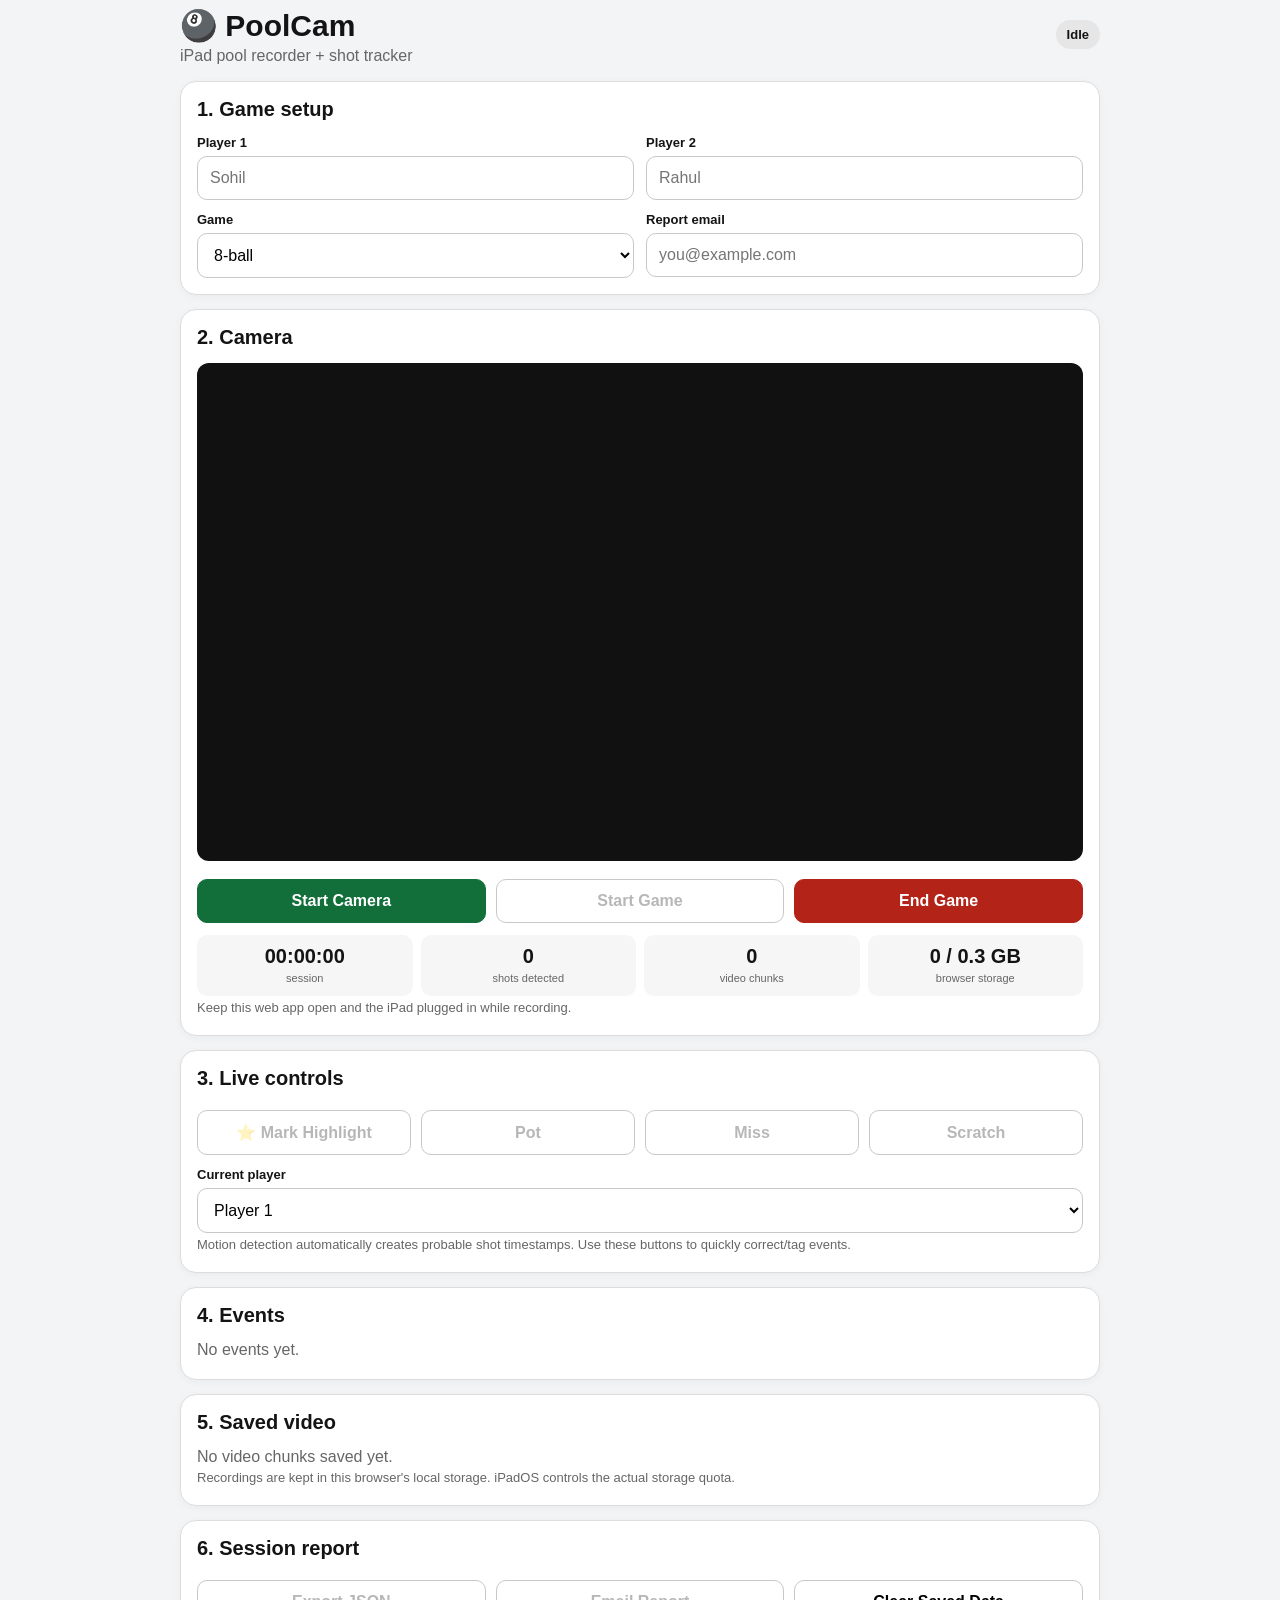
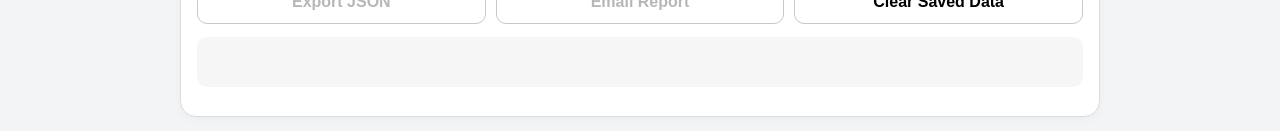
==== index.html @ 831d4a67 "Add files via upload" ====
<!doctype html>
<html lang="en">
<head>
  <meta charset="utf-8" />
  <meta name="viewport" content="width=device-width, initial-scale=1, viewport-fit=cover" />
  <meta name="apple-mobile-web-app-capable" content="yes" />
  <meta name="apple-mobile-web-app-status-bar-style" content="black-translucent" />
  <meta name="theme-color" content="#111111" />
  <link rel="manifest" href="manifest.webmanifest" />
  <link rel="stylesheet" href="styles.css" />
  <title>PoolCam</title>
</head>
<body>
  <header>
    <div>
      <h1>🎱 PoolCam</h1>
      <p class="muted">iPad pool recorder + shot tracker</p>
    </div>
    <span id="statusPill" class="pill">Idle</span>
  </header>

  <main>
    <section class="card">
      <h2>1. Game setup</h2>
      <div class="grid two">
        <label>Player 1<input id="p1" placeholder="Sohil" /></label>
        <label>Player 2<input id="p2" placeholder="Rahul" /></label>
        <label>Game
          <select id="gameType">
            <option>8-ball</option>
            <option>9-ball</option>
            <option>10-ball</option>
            <option>Practice</option>
          </select>
        </label>
        <label>Report email<input id="reportEmail" type="email" placeholder="you@example.com" /></label>
      </div>
    </section>

    <section class="card">
      <h2>2. Camera</h2>
      <video id="preview" autoplay playsinline muted></video>
      <canvas id="analysisCanvas" width="320" height="180" hidden></canvas>
      <div class="buttonRow">
        <button id="cameraBtn" class="primary">Start Camera</button>
        <button id="sessionBtn" disabled>Start Game</button>
        <button id="stopBtn" class="danger" disabled>End Game</button>
      </div>
      <div class="stats">
        <div><b id="timer">00:00:00</b><span>session</span></div>
        <div><b id="shotCount">0</b><span>shots detected</span></div>
        <div><b id="chunkCount">0</b><span>video chunks</span></div>
        <div><b id="storageText">—</b><span>browser storage</span></div>
      </div>
      <p class="muted small">
        Keep this web app open and the iPad plugged in while recording.
      </p>
    </section>

    <section class="card" id="liveCard">
      <h2>3. Live controls</h2>
      <div class="buttonRow">
        <button id="highlightBtn" disabled>⭐ Mark Highlight</button>
        <button id="potBtn" disabled>Pot</button>
        <button id="missBtn" disabled>Miss</button>
        <button id="scratchBtn" disabled>Scratch</button>
      </div>
      <label>Current player
        <select id="currentPlayer"></select>
      </label>
      <p class="muted small">Motion detection automatically creates probable shot timestamps. Use these buttons to quickly correct/tag events.</p>
    </section>

    <section class="card">
      <h2>4. Events</h2>
      <div id="events"></div>
    </section>

    <section class="card">
      <h2>5. Saved video</h2>
      <div id="recordings"></div>
      <p class="muted small">
        Recordings are kept in this browser's local storage. iPadOS controls the actual storage quota.
      </p>
    </section>

    <section class="card">
      <h2>6. Session report</h2>
      <div class="buttonRow">
        <button id="jsonBtn" disabled>Export JSON</button>
        <button id="emailBtn" disabled>Email Report</button>
        <button id="clearBtn">Clear Saved Data</button>
      </div>
      <pre id="summary"></pre>
    </section>
  </main>

  <script src="app.js"></script>
</body>
</html>
---- styles.css ----
*{box-sizing:border-box}body{margin:0;background:#f3f4f6;color:#141414;font-family:-apple-system,BlinkMacSystemFont,"Segoe UI",sans-serif;padding:env(safe-area-inset-top) 14px env(safe-area-inset-bottom)}header{max-width:920px;margin:0 auto 12px;display:flex;justify-content:space-between;align-items:center}h1{margin:8px 0 0;font-size:30px}h2{margin:0 0 14px;font-size:20px}.muted{color:#666;margin:4px 0}.small{font-size:13px}.pill{background:#e6e6e6;padding:7px 11px;border-radius:999px;font-weight:700;font-size:13px}main{max-width:920px;margin:auto}.card{background:#fff;border:1px solid #ddd;border-radius:16px;padding:16px;margin-bottom:14px;box-shadow:0 2px 8px rgba(0,0,0,.04)}.grid{display:grid;gap:12px}.two{grid-template-columns:repeat(2,minmax(0,1fr))}label{font-size:13px;font-weight:700;display:block}input,select,button{width:100%;margin-top:6px;padding:12px;border:1px solid #c8c8c8;border-radius:10px;background:#fff;font-size:16px}button{font-weight:800;touch-action:manipulation}.primary{background:#136f3a;color:#fff;border-color:#136f3a}.danger{background:#b42318;color:#fff;border-color:#b42318}.buttonRow{display:grid;grid-template-columns:repeat(auto-fit,minmax(130px,1fr));gap:10px;margin:12px 0}video{display:block;width:100%;aspect-ratio:16/9;background:#111;border-radius:12px;object-fit:contain}.stats{display:grid;grid-template-columns:repeat(4,1fr);gap:8px;margin-top:12px}.stats div{background:#f6f6f6;border-radius:10px;padding:10px;text-align:center}.stats b{display:block;font-size:20px}.stats span{font-size:11px;color:#666}.event{border-top:1px solid #eee;padding:10px 0}.event:first-child{border-top:0}.eventHead{display:flex;justify-content:space-between;gap:10px}.tag{font-size:11px;background:#eee;border-radius:999px;padding:4px 7px}.recording{padding:10px;border-top:1px solid #eee}.recording:first-child{border-top:0}a.download{display:inline-block;margin-top:6px;padding:9px 11px;border-radius:9px;background:#111;color:#fff;text-decoration:none;font-weight:700}pre{white-space:pre-wrap;background:#f6f6f6;padding:12px;border-radius:10px;min-height:50px}@media(max-width:640px){.two{grid-template-columns:1fr}.stats{grid-template-columns:repeat(2,1fr)}}
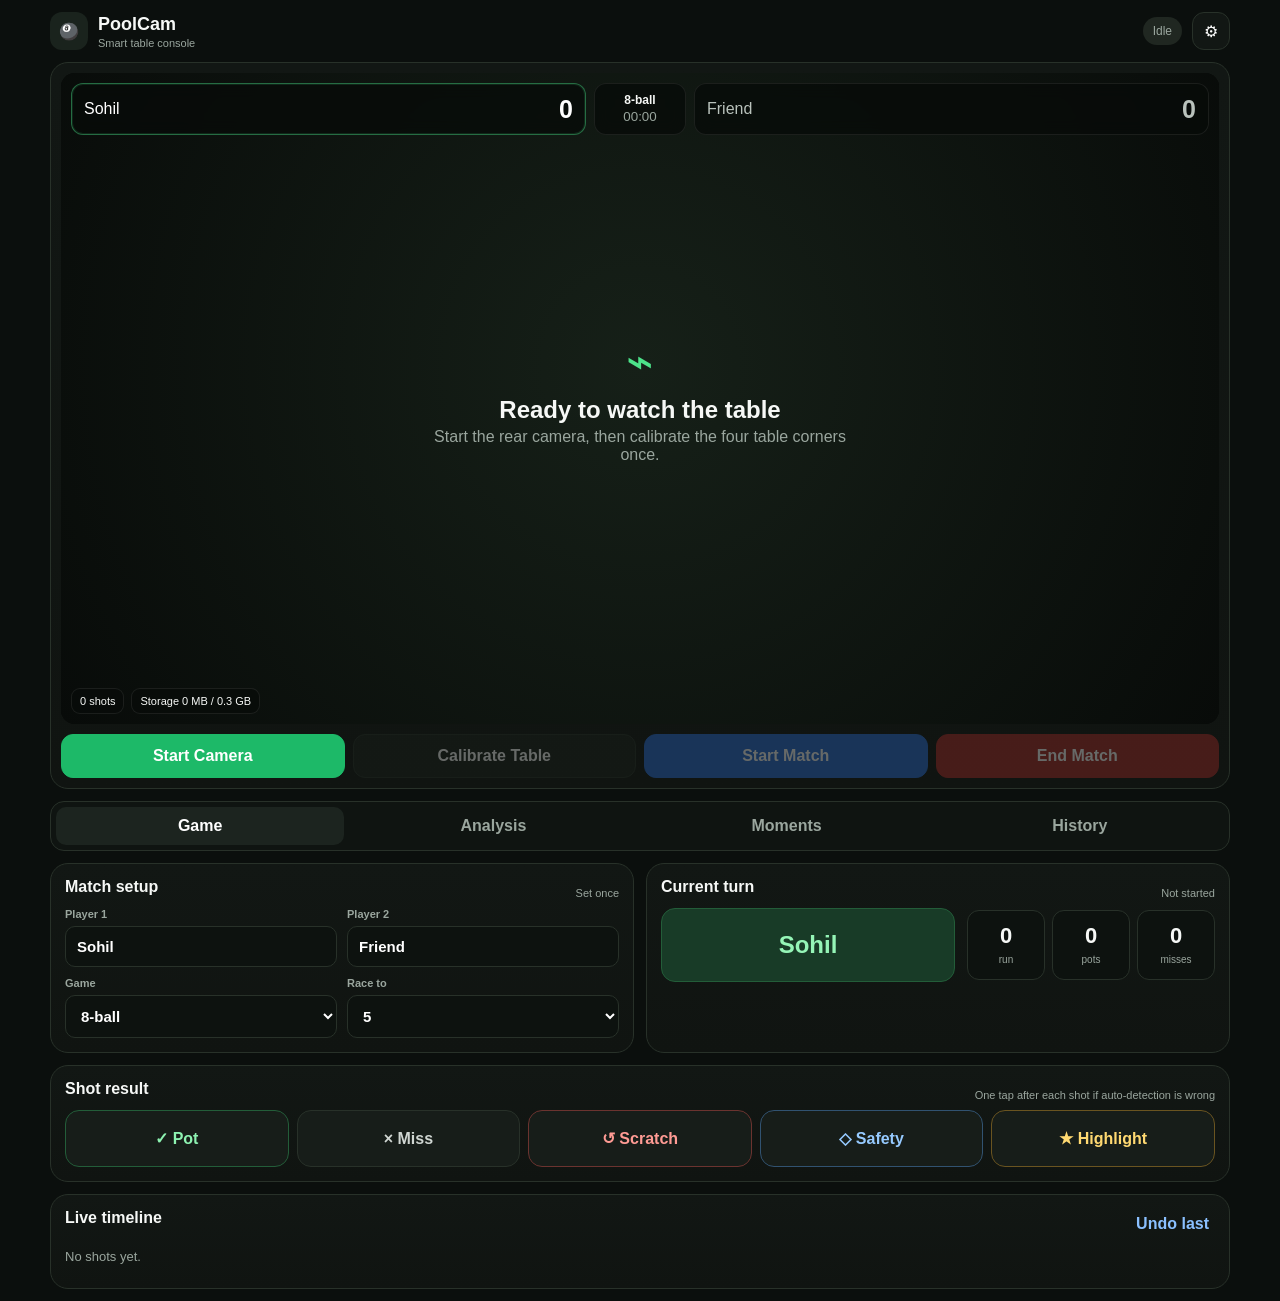
==== commit f1e469d7: "Add files via upload" ====
--- a/index.html
+++ b/index.html
@@ -1,100 +1,199 @@
 <!doctype html>
 <html lang="en">
 <head>
-  <meta charset="utf-8" />
-  <meta name="viewport" content="width=device-width, initial-scale=1, viewport-fit=cover" />
-  <meta name="apple-mobile-web-app-capable" content="yes" />
-  <meta name="apple-mobile-web-app-status-bar-style" content="black-translucent" />
-  <meta name="theme-color" content="#111111" />
-  <link rel="manifest" href="manifest.webmanifest" />
-  <link rel="stylesheet" href="styles.css" />
+  <meta charset="utf-8">
+  <meta name="viewport" content="width=device-width,initial-scale=1,viewport-fit=cover,user-scalable=no">
+  <meta name="apple-mobile-web-app-capable" content="yes">
+  <meta name="apple-mobile-web-app-status-bar-style" content="black-translucent">
+  <meta name="theme-color" content="#0b0f0d">
+  <link rel="manifest" href="./manifest.webmanifest">
+  <link rel="stylesheet" href="./styles.css">
   <title>PoolCam</title>
 </head>
 <body>
-  <header>
-    <div>
-      <h1>🎱 PoolCam</h1>
-      <p class="muted">iPad pool recorder + shot tracker</p>
+  <div id="app">
+    <header class="topbar">
+      <div class="brand">
+        <div class="logo">🎱</div>
+        <div><b>PoolCam</b><small>Smart table console</small></div>
+      </div>
+      <div class="top-actions">
+        <span id="engineState" class="status idle">Idle</span>
+        <button id="settingsBtn" class="iconbtn">⚙︎</button>
+      </div>
+    </header>
+
+    <main>
+      <section class="hero card">
+        <div class="video-wrap" id="videoWrap">
+          <video id="preview" autoplay playsinline muted></video>
+          <canvas id="overlay"></canvas>
+          <div id="cameraPlaceholder" class="camera-placeholder">
+            <div class="camIcon">⌁</div>
+            <h2>Ready to watch the table</h2>
+            <p>Start the rear camera, then calibrate the four table corners once.</p>
+          </div>
+
+          <div class="scorebar">
+            <div class="player active" id="p1ScoreBox">
+              <span id="p1NameTop">Player 1</span>
+              <strong id="p1Wins">0</strong>
+            </div>
+            <div class="gameMeta">
+              <b id="gameTypeTop">8-ball</b>
+              <small id="clock">00:00</small>
+            </div>
+            <div class="player" id="p2ScoreBox">
+              <span id="p2NameTop">Player 2</span>
+              <strong id="p2Wins">0</strong>
+            </div>
+          </div>
+
+          <div class="video-badges">
+            <span id="shotBadge">0 shots</span>
+            <span id="storageBadge">Storage —</span>
+          </div>
+        </div>
+
+        <div class="primary-controls">
+          <button id="startCameraBtn" class="btn primary">Start Camera</button>
+          <button id="calibrateBtn" class="btn" disabled>Calibrate Table</button>
+          <button id="startMatchBtn" class="btn accent" disabled>Start Match</button>
+          <button id="endMatchBtn" class="btn danger" disabled>End Match</button>
+        </div>
+      </section>
+
+      <section class="tabs">
+        <button class="tab active" data-tab="game">Game</button>
+        <button class="tab" data-tab="analysis">Analysis</button>
+        <button class="tab" data-tab="moments">Moments</button>
+        <button class="tab" data-tab="history">History</button>
+      </section>
+
+      <section id="gameTab" class="tabpage active">
+        <div class="grid two">
+          <div class="card">
+            <div class="sectionTitle"><h3>Match setup</h3><span class="hint">Set once</span></div>
+            <div class="formgrid">
+              <label>Player 1<input id="p1" value="Sohil"></label>
+              <label>Player 2<input id="p2" value="Friend"></label>
+              <label>Game
+                <select id="gameType">
+                  <option>8-ball</option><option>9-ball</option><option>10-ball</option><option>Practice</option>
+                </select>
+              </label>
+              <label>Race to
+                <select id="raceTo"><option>1</option><option>3</option><option selected>5</option><option>7</option><option>9</option></select>
+              </label>
+            </div>
+          </div>
+
+          <div class="card">
+            <div class="sectionTitle"><h3>Current turn</h3><span id="turnStatus" class="hint">Not started</span></div>
+            <div class="turnCard">
+              <button id="switchTurnBtn" class="turnPlayer">Player 1</button>
+              <div class="miniStats">
+                <div><b id="turnRun">0</b><span>run</span></div>
+                <div><b id="turnPots">0</b><span>pots</span></div>
+                <div><b id="turnMisses">0</b><span>misses</span></div>
+              </div>
+            </div>
+          </div>
+        </div>
+
+        <div class="card quick-card">
+          <div class="sectionTitle"><h3>Shot result</h3><span class="hint">One tap after each shot if auto-detection is wrong</span></div>
+          <div class="shotButtons">
+            <button data-result="pot" class="shotbtn pot">✓ Pot</button>
+            <button data-result="miss" class="shotbtn miss">× Miss</button>
+            <button data-result="scratch" class="shotbtn scratch">↺ Scratch</button>
+            <button data-result="safety" class="shotbtn safety">◇ Safety</button>
+            <button id="highlightBtn" class="shotbtn highlight">★ Highlight</button>
+          </div>
+        </div>
+
+        <div class="card">
+          <div class="sectionTitle"><h3>Live timeline</h3><button id="undoBtn" class="linkbtn">Undo last</button></div>
+          <div id="timeline" class="timeline emptyState">No shots yet.</div>
+        </div>
+      </section>
+
+      <section id="analysisTab" class="tabpage">
+        <div class="metrics" id="metrics"></div>
+        <div class="grid two">
+          <div class="card">
+            <div class="sectionTitle"><h3>Processing engine</h3><span class="hint">On-device</span></div>
+            <div class="engineList">
+              <div><span>Table crop</span><b id="engTable">Waiting</b></div>
+              <div><span>Motion / shot detector</span><b id="engMotion">Waiting</b></div>
+              <div><span>Pocket-zone activity</span><b id="engPocket">Waiting</b></div>
+              <div><span>Turn + run engine</span><b id="engTurn">Ready</b></div>
+              <div><span>Recording chunks</span><b id="engVideo">Ready</b></div>
+            </div>
+          </div>
+          <div class="card">
+            <div class="sectionTitle"><h3>Session insights</h3><span class="hint">Live</span></div>
+            <div id="insights" class="insights emptyState">Play a few shots to generate analysis.</div>
+          </div>
+        </div>
+      </section>
+
+      <section id="momentsTab" class="tabpage">
+        <div class="card">
+          <div class="sectionTitle"><h3>Best moments</h3><span class="hint">Auto + manual</span></div>
+          <div id="moments" class="moments emptyState">Highlights will appear here.</div>
+        </div>
+        <div class="card">
+          <div class="sectionTitle"><h3>Video chunks</h3><span class="hint">Stored locally</span></div>
+          <div id="recordings" class="recordings emptyState">No saved chunks yet.</div>
+        </div>
+      </section>
+
+      <section id="historyTab" class="tabpage">
+        <div class="card">
+          <div class="sectionTitle"><h3>Recent sessions</h3><span class="hint">This iPad</span></div>
+          <div id="history" class="history emptyState">No sessions yet.</div>
+        </div>
+        <div class="card">
+          <div class="sectionTitle"><h3>Export</h3></div>
+          <div class="primary-controls">
+            <button id="exportBtn" class="btn">Export report</button>
+            <button id="emailBtn" class="btn">Email summary</button>
+            <button id="clearBtn" class="btn danger-outline">Clear local data</button>
+          </div>
+        </div>
+      </section>
+    </main>
+
+    <div id="calibrationSheet" class="sheet hidden">
+      <div class="sheetCard">
+        <h2>Calibrate table</h2>
+        <p>Tap the four inside corners of the playing surface in this order:</p>
+        <div class="cornerOrder">① Top-left → ② Top-right → ③ Bottom-right → ④ Bottom-left</div>
+        <p id="calStep"><b>Tap corner 1 of 4</b></p>
+        <div class="sheetActions">
+          <button id="cancelCalBtn" class="btn">Cancel</button>
+          <button id="resetCalBtn" class="btn">Reset</button>
+        </div>
+      </div>
     </div>
-    <span id="statusPill" class="pill">Idle</span>
-  </header>
 
-  <main>
-    <section class="card">
-      <h2>1. Game setup</h2>
-      <div class="grid two">
-        <label>Player 1<input id="p1" placeholder="Sohil" /></label>
-        <label>Player 2<input id="p2" placeholder="Rahul" /></label>
-        <label>Game
-          <select id="gameType">
-            <option>8-ball</option>
-            <option>9-ball</option>
-            <option>10-ball</option>
-            <option>Practice</option>
-          </select>
+    <div id="settingsSheet" class="sheet hidden">
+      <div class="sheetCard">
+        <h2>Settings</h2>
+        <label>Report email<input id="reportEmail" type="email" placeholder="you@example.com"></label>
+        <label>Detection sensitivity
+          <input id="sensitivity" type="range" min="1" max="10" value="5">
         </label>
-        <label>Report email<input id="reportEmail" type="email" placeholder="you@example.com" /></label>
+        <label>Video quality
+          <select id="quality"><option value="2500000">Balanced</option><option value="1500000">Storage saver</option><option value="3500000">High</option></select>
+        </label>
+        <div class="sheetActions"><button id="closeSettingsBtn" class="btn primary">Done</button></div>
       </div>
-    </section>
+    </div>
 
-    <section class="card">
-      <h2>2. Camera</h2>
-      <video id="preview" autoplay playsinline muted></video>
-      <canvas id="analysisCanvas" width="320" height="180" hidden></canvas>
-      <div class="buttonRow">
-        <button id="cameraBtn" class="primary">Start Camera</button>
-        <button id="sessionBtn" disabled>Start Game</button>
-        <button id="stopBtn" class="danger" disabled>End Game</button>
-      </div>
-      <div class="stats">
-        <div><b id="timer">00:00:00</b><span>session</span></div>
-        <div><b id="shotCount">0</b><span>shots detected</span></div>
-        <div><b id="chunkCount">0</b><span>video chunks</span></div>
-        <div><b id="storageText">—</b><span>browser storage</span></div>
-      </div>
-      <p class="muted small">
-        Keep this web app open and the iPad plugged in while recording.
-      </p>
-    </section>
-
-    <section class="card" id="liveCard">
-      <h2>3. Live controls</h2>
-      <div class="buttonRow">
-        <button id="highlightBtn" disabled>⭐ Mark Highlight</button>
-        <button id="potBtn" disabled>Pot</button>
-        <button id="missBtn" disabled>Miss</button>
-        <button id="scratchBtn" disabled>Scratch</button>
-      </div>
-      <label>Current player
-        <select id="currentPlayer"></select>
-      </label>
-      <p class="muted small">Motion detection automatically creates probable shot timestamps. Use these buttons to quickly correct/tag events.</p>
-    </section>
-
-    <section class="card">
-      <h2>4. Events</h2>
-      <div id="events"></div>
-    </section>
-
-    <section class="card">
-      <h2>5. Saved video</h2>
-      <div id="recordings"></div>
-      <p class="muted small">
-        Recordings are kept in this browser's local storage. iPadOS controls the actual storage quota.
-      </p>
-    </section>
-
-    <section class="card">
-      <h2>6. Session report</h2>
-      <div class="buttonRow">
-        <button id="jsonBtn" disabled>Export JSON</button>
-        <button id="emailBtn" disabled>Email Report</button>
-        <button id="clearBtn">Clear Saved Data</button>
-      </div>
-      <pre id="summary"></pre>
-    </section>
-  </main>
-
-  <script src="app.js"></script>
+    <canvas id="analysisCanvas" width="256" height="144" hidden></canvas>
+  </div>
+  <script src="./app.js"></script>
 </body>
 </html>
--- a/styles.css
+++ b/styles.css
@@ -1 +1,40 @@
-*{box-sizing:border-box}body{margin:0;background:#f3f4f6;color:#141414;font-family:-apple-system,BlinkMacSystemFont,"Segoe UI",sans-serif;padding:env(safe-area-inset-top) 14px env(safe-area-inset-bottom)}header{max-width:920px;margin:0 auto 12px;display:flex;justify-content:space-between;align-items:center}h1{margin:8px 0 0;font-size:30px}h2{margin:0 0 14px;font-size:20px}.muted{color:#666;margin:4px 0}.small{font-size:13px}.pill{background:#e6e6e6;padding:7px 11px;border-radius:999px;font-weight:700;font-size:13px}main{max-width:920px;margin:auto}.card{background:#fff;border:1px solid #ddd;border-radius:16px;padding:16px;margin-bottom:14px;box-shadow:0 2px 8px rgba(0,0,0,.04)}.grid{display:grid;gap:12px}.two{grid-template-columns:repeat(2,minmax(0,1fr))}label{font-size:13px;font-weight:700;display:block}input,select,button{width:100%;margin-top:6px;padding:12px;border:1px solid #c8c8c8;border-radius:10px;background:#fff;font-size:16px}button{font-weight:800;touch-action:manipulation}.primary{background:#136f3a;color:#fff;border-color:#136f3a}.danger{background:#b42318;color:#fff;border-color:#b42318}.buttonRow{display:grid;grid-template-columns:repeat(auto-fit,minmax(130px,1fr));gap:10px;margin:12px 0}video{display:block;width:100%;aspect-ratio:16/9;background:#111;border-radius:12px;object-fit:contain}.stats{display:grid;grid-template-columns:repeat(4,1fr);gap:8px;margin-top:12px}.stats div{background:#f6f6f6;border-radius:10px;padding:10px;text-align:center}.stats b{display:block;font-size:20px}.stats span{font-size:11px;color:#666}.event{border-top:1px solid #eee;padding:10px 0}.event:first-child{border-top:0}.eventHead{display:flex;justify-content:space-between;gap:10px}.tag{font-size:11px;background:#eee;border-radius:999px;padding:4px 7px}.recording{padding:10px;border-top:1px solid #eee}.recording:first-child{border-top:0}a.download{display:inline-block;margin-top:6px;padding:9px 11px;border-radius:9px;background:#111;color:#fff;text-decoration:none;font-weight:700}pre{white-space:pre-wrap;background:#f6f6f6;padding:12px;border-radius:10px;min-height:50px}@media(max-width:640px){.two{grid-template-columns:1fr}.stats{grid-template-columns:repeat(2,1fr)}}+:root{
+  --bg:#0b0f0d;--panel:#121714;--panel2:#171d19;--line:#283129;--text:#f6f8f6;--muted:#9aa69e;
+  --green:#4ce38a;--green2:#1db968;--red:#ff625d;--amber:#ffc95a;--blue:#75b7ff;--radius:18px
+}
+*{box-sizing:border-box;-webkit-tap-highlight-color:transparent}
+html,body{margin:0;background:var(--bg);color:var(--text);font-family:-apple-system,BlinkMacSystemFont,"SF Pro Display","Segoe UI",sans-serif}
+body{padding:env(safe-area-inset-top) 12px env(safe-area-inset-bottom)}
+button,input,select{font:inherit}
+button{touch-action:manipulation}
+.topbar{height:62px;display:flex;align-items:center;justify-content:space-between;max-width:1180px;margin:auto}
+.brand{display:flex;align-items:center;gap:10px}.brand .logo{width:38px;height:38px;background:#1a231d;border-radius:12px;display:grid;place-items:center}
+.brand b{font-size:18px}.brand small{display:block;color:var(--muted);font-size:11px;margin-top:2px}
+.top-actions{display:flex;align-items:center;gap:10px}.status{font-size:12px;padding:7px 10px;border-radius:999px;background:#202721;color:var(--muted)}
+.status.live{background:#163a25;color:#83f3aa}.iconbtn{width:38px;height:38px;border:1px solid var(--line);background:var(--panel);color:white;border-radius:12px}
+main{max-width:1180px;margin:auto}.card{background:linear-gradient(180deg,var(--panel),#101411);border:1px solid var(--line);border-radius:var(--radius);padding:14px;margin-bottom:12px}
+.hero{padding:10px}.video-wrap{position:relative;overflow:hidden;border-radius:14px;background:#050706;aspect-ratio:16/9;min-height:280px}
+video,.video-wrap canvas{position:absolute;inset:0;width:100%;height:100%;object-fit:contain}.video-wrap canvas{pointer-events:none}
+.camera-placeholder{position:absolute;inset:0;display:grid;place-content:center;text-align:center;padding:30px;background:radial-gradient(circle at 50% 45%,#162018,#080b09)}
+.camera-placeholder.hidden{display:none}.camera-placeholder h2{margin:8px 0 4px}.camera-placeholder p{max-width:420px;color:var(--muted);margin:0}.camIcon{font-size:46px;color:var(--green)}
+.scorebar{position:absolute;left:10px;right:10px;top:10px;display:grid;grid-template-columns:1fr auto 1fr;gap:8px;pointer-events:none}
+.player,.gameMeta{background:rgba(8,12,9,.82);backdrop-filter:blur(8px);border:1px solid rgba(255,255,255,.08);border-radius:12px;padding:9px 12px}
+.player{display:flex;align-items:center;justify-content:space-between;color:#b9c2bc}.player.active{color:#fff;border-color:rgba(76,227,138,.45);box-shadow:inset 0 0 0 1px rgba(76,227,138,.12)}
+.player strong{font-size:25px}.gameMeta{text-align:center;min-width:92px}.gameMeta b{display:block;font-size:12px}.gameMeta small{color:var(--muted)}
+.video-badges{position:absolute;left:10px;bottom:10px;display:flex;gap:7px}.video-badges span{font-size:11px;background:rgba(8,12,9,.78);border:1px solid rgba(255,255,255,.08);padding:6px 8px;border-radius:9px}
+.primary-controls{display:grid;grid-template-columns:repeat(auto-fit,minmax(140px,1fr));gap:8px;margin-top:10px}.btn{border:1px solid var(--line);background:#1a211c;color:#fff;padding:12px 14px;border-radius:12px;font-weight:750}
+.btn.primary{background:var(--green2);border-color:var(--green2)}.btn.accent{background:#296dd6;border-color:#296dd6}.btn.danger{background:#a82c29;border-color:#a82c29}.btn:disabled{opacity:.36}.danger-outline{border-color:#61312e;color:#ff8f89}
+.tabs{display:grid;grid-template-columns:repeat(4,1fr);gap:5px;background:#0f1411;border:1px solid var(--line);border-radius:14px;padding:5px;margin:12px 0}
+.tab{border:0;background:transparent;color:var(--muted);padding:10px 4px;border-radius:10px;font-weight:700}.tab.active{background:#1c241f;color:white}
+.tabpage{display:none}.tabpage.active{display:block}.grid{display:grid;gap:12px}.two{grid-template-columns:repeat(2,minmax(0,1fr))}
+.sectionTitle{display:flex;align-items:center;justify-content:space-between;gap:10px}.sectionTitle h3{margin:0 0 12px;font-size:16px}.hint{font-size:11px;color:var(--muted)}
+.formgrid{display:grid;grid-template-columns:repeat(2,minmax(0,1fr));gap:10px}label{color:var(--muted);font-size:11px;font-weight:700}
+input,select{display:block;width:100%;margin-top:6px;border:1px solid var(--line);background:#0d120f;color:white;padding:11px;border-radius:10px;font-size:15px}
+.turnCard{display:flex;align-items:center;justify-content:space-between;gap:12px}.turnPlayer{flex:1;background:#183b27;color:#95f5b7;border:1px solid #235d39;border-radius:14px;padding:22px;font-size:24px;font-weight:800}
+.miniStats{display:grid;grid-template-columns:repeat(3,1fr);gap:7px;flex:1}.miniStats div,.metrics .metric{background:#0d120f;border:1px solid var(--line);border-radius:12px;padding:12px;text-align:center}.miniStats b,.metric b{display:block;font-size:22px}.miniStats span,.metric span{font-size:10px;color:var(--muted)}
+.shotButtons{display:grid;grid-template-columns:repeat(5,1fr);gap:8px}.shotbtn{border:1px solid var(--line);background:#171d19;color:#fff;border-radius:14px;padding:18px 8px;font-weight:800}.shotbtn.pot{border-color:#235d39;color:#8df2b1}.shotbtn.miss{color:#d0d6d2}.shotbtn.scratch{border-color:#6b332f;color:#ff9b94}.shotbtn.safety{border-color:#315270;color:#96caff}.shotbtn.highlight{border-color:#6a5420;color:#ffd971}
+.timeline .event,.history .hist,.moments .moment,.recordings .rec{display:grid;grid-template-columns:auto 1fr auto;gap:10px;align-items:center;padding:11px 0;border-top:1px solid #222a24}.timeline .event:first-child,.history .hist:first-child,.moments .moment:first-child,.recordings .rec:first-child{border-top:0}.event .time{font-variant-numeric:tabular-nums;color:var(--muted);font-size:12px}.event .etype{font-weight:750}.event small{color:var(--muted)}
+.linkbtn{border:0;background:transparent;color:#8ac0ff;font-weight:700}.emptyState{color:var(--muted);font-size:13px;padding:10px 0}
+.metrics{display:grid;grid-template-columns:repeat(6,1fr);gap:8px;margin-bottom:12px}.engineList div{display:flex;justify-content:space-between;padding:10px 0;border-top:1px solid #222a24}.engineList div:first-child{border-top:0}.engineList span{color:var(--muted);font-size:13px}.engineList b{font-size:12px}.insights .insight{padding:10px 0;border-top:1px solid #222a24}.insight:first-child{border-top:0}.insight b{display:block}.insight span{font-size:12px;color:var(--muted)}
+.download{color:#9dd0ff;text-decoration:none;font-weight:750}.sheet{position:fixed;inset:0;background:rgba(0,0,0,.72);z-index:50;display:grid;place-items:end center;padding:14px}.sheet.hidden{display:none}.sheetCard{width:min(620px,100%);background:#161c18;border:1px solid var(--line);border-radius:22px;padding:18px;box-shadow:0 20px 60px #000}.sheetCard h2{margin-top:0}.sheetCard p{color:var(--muted)}.cornerOrder{background:#0d120f;padding:12px;border-radius:12px;color:#dfe6e1}.sheetActions{display:grid;grid-template-columns:1fr 1fr;gap:8px;margin-top:14px}
+@media(max-width:760px){.two,.formgrid{grid-template-columns:1fr}.shotButtons{grid-template-columns:repeat(2,1fr)}.shotbtn.highlight{grid-column:span 2}.metrics{grid-template-columns:repeat(3,1fr)}.video-wrap{min-height:240px}.turnCard{flex-direction:column}.miniStats{width:100%}}
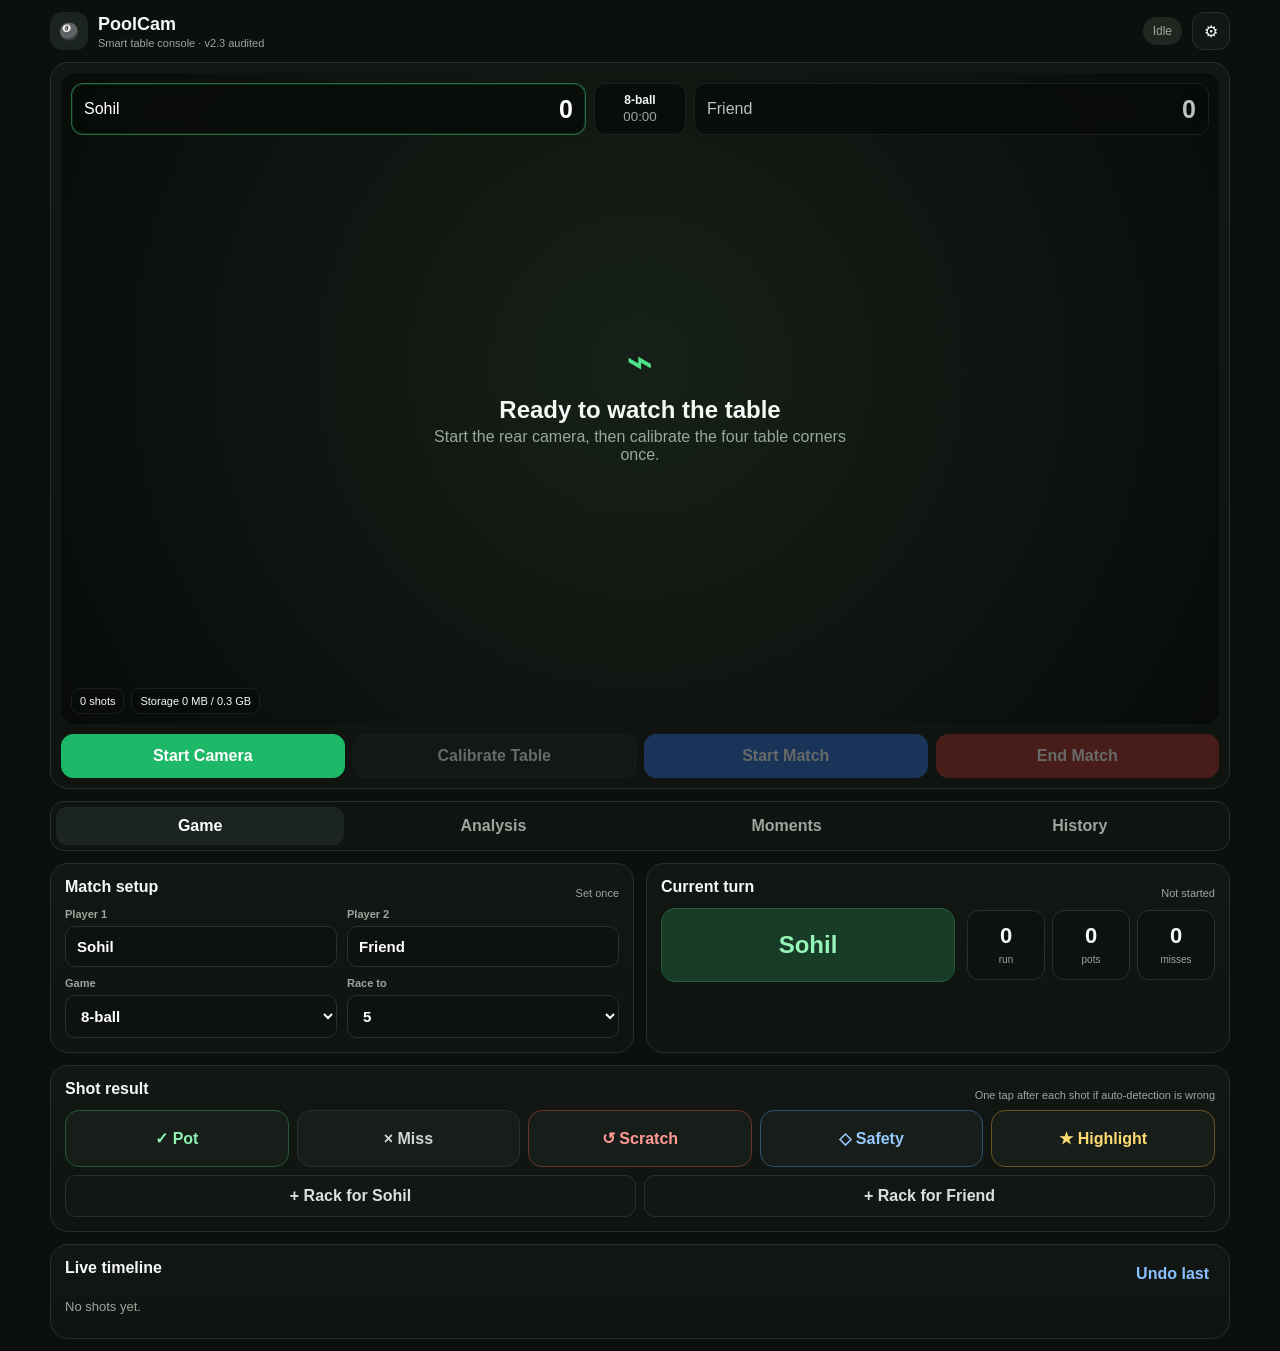
==== commit 75d4ecca: "Add files via upload" ====
--- a/index.html
+++ b/index.html
@@ -15,7 +15,7 @@
     <header class="topbar">
       <div class="brand">
         <div class="logo">🎱</div>
-        <div><b>PoolCam</b><small>Smart table console</small></div>
+        <div><b>PoolCam</b><small>Smart table console · v2.3 audited</small></div>
       </div>
       <div class="top-actions">
         <span id="engineState" class="status idle">Idle</span>
@@ -48,6 +48,8 @@
               <strong id="p2Wins">0</strong>
             </div>
           </div>
+
+          <div id="calibrationHint" class="calibration-hint hidden">Tap corner 1 of 4</div>
 
           <div class="video-badges">
             <span id="shotBadge">0 shots</span>
@@ -110,6 +112,10 @@
             <button data-result="safety" class="shotbtn safety">◇ Safety</button>
             <button id="highlightBtn" class="shotbtn highlight">★ Highlight</button>
           </div>
+          <div class="rackButtons">
+            <button id="p1RackBtn" class="rackbtn">+ Rack for Player 1</button>
+            <button id="p2RackBtn" class="rackbtn">+ Rack for Player 2</button>
+          </div>
         </div>
 
         <div class="card">
@@ -165,19 +171,6 @@
       </section>
     </main>
 
-    <div id="calibrationSheet" class="sheet hidden">
-      <div class="sheetCard">
-        <h2>Calibrate table</h2>
-        <p>Tap the four inside corners of the playing surface in this order:</p>
-        <div class="cornerOrder">① Top-left → ② Top-right → ③ Bottom-right → ④ Bottom-left</div>
-        <p id="calStep"><b>Tap corner 1 of 4</b></p>
-        <div class="sheetActions">
-          <button id="cancelCalBtn" class="btn">Cancel</button>
-          <button id="resetCalBtn" class="btn">Reset</button>
-        </div>
-      </div>
-    </div>
-
     <div id="settingsSheet" class="sheet hidden">
       <div class="sheetCard">
         <h2>Settings</h2>
--- a/styles.css
+++ b/styles.css
@@ -38,3 +38,18 @@
 .metrics{display:grid;grid-template-columns:repeat(6,1fr);gap:8px;margin-bottom:12px}.engineList div{display:flex;justify-content:space-between;padding:10px 0;border-top:1px solid #222a24}.engineList div:first-child{border-top:0}.engineList span{color:var(--muted);font-size:13px}.engineList b{font-size:12px}.insights .insight{padding:10px 0;border-top:1px solid #222a24}.insight:first-child{border-top:0}.insight b{display:block}.insight span{font-size:12px;color:var(--muted)}
 .download{color:#9dd0ff;text-decoration:none;font-weight:750}.sheet{position:fixed;inset:0;background:rgba(0,0,0,.72);z-index:50;display:grid;place-items:end center;padding:14px}.sheet.hidden{display:none}.sheetCard{width:min(620px,100%);background:#161c18;border:1px solid var(--line);border-radius:22px;padding:18px;box-shadow:0 20px 60px #000}.sheetCard h2{margin-top:0}.sheetCard p{color:var(--muted)}.cornerOrder{background:#0d120f;padding:12px;border-radius:12px;color:#dfe6e1}.sheetActions{display:grid;grid-template-columns:1fr 1fr;gap:8px;margin-top:14px}
 @media(max-width:760px){.two,.formgrid{grid-template-columns:1fr}.shotButtons{grid-template-columns:repeat(2,1fr)}.shotbtn.highlight{grid-column:span 2}.metrics{grid-template-columns:repeat(3,1fr)}.video-wrap{min-height:240px}.turnCard{flex-direction:column}.miniStats{width:100%}}
+
+/* v2.3 audited calibration + rack controls */
+body.calibrating .video-wrap{outline:2px solid rgba(76,227,138,.65);outline-offset:2px}
+.calibration-hint{
+  position:absolute;left:50%;top:72px;transform:translateX(-50%);z-index:12;
+  pointer-events:none;background:rgba(9,14,11,.92);border:1px solid rgba(76,227,138,.55);
+  color:#b7ffd0;padding:8px 12px;border-radius:999px;font-size:12px;font-weight:800;
+  box-shadow:0 6px 20px rgba(0,0,0,.35);white-space:nowrap
+}
+.calibration-hint.hidden{display:none}
+body.calibrating #overlay{pointer-events:auto!important;z-index:11;cursor:crosshair}
+body.calibrating .scorebar,body.calibrating .video-badges{opacity:.22}
+.rackButtons{display:grid;grid-template-columns:1fr 1fr;gap:8px;margin-top:8px}
+.rackbtn{border:1px solid var(--line);background:#111713;color:#d9e1dc;padding:11px;border-radius:11px;font-weight:750}
+@media(max-width:760px){.rackButtons{grid-template-columns:1fr}.calibration-hint{top:64px;max-width:88%;overflow:hidden;text-overflow:ellipsis}}
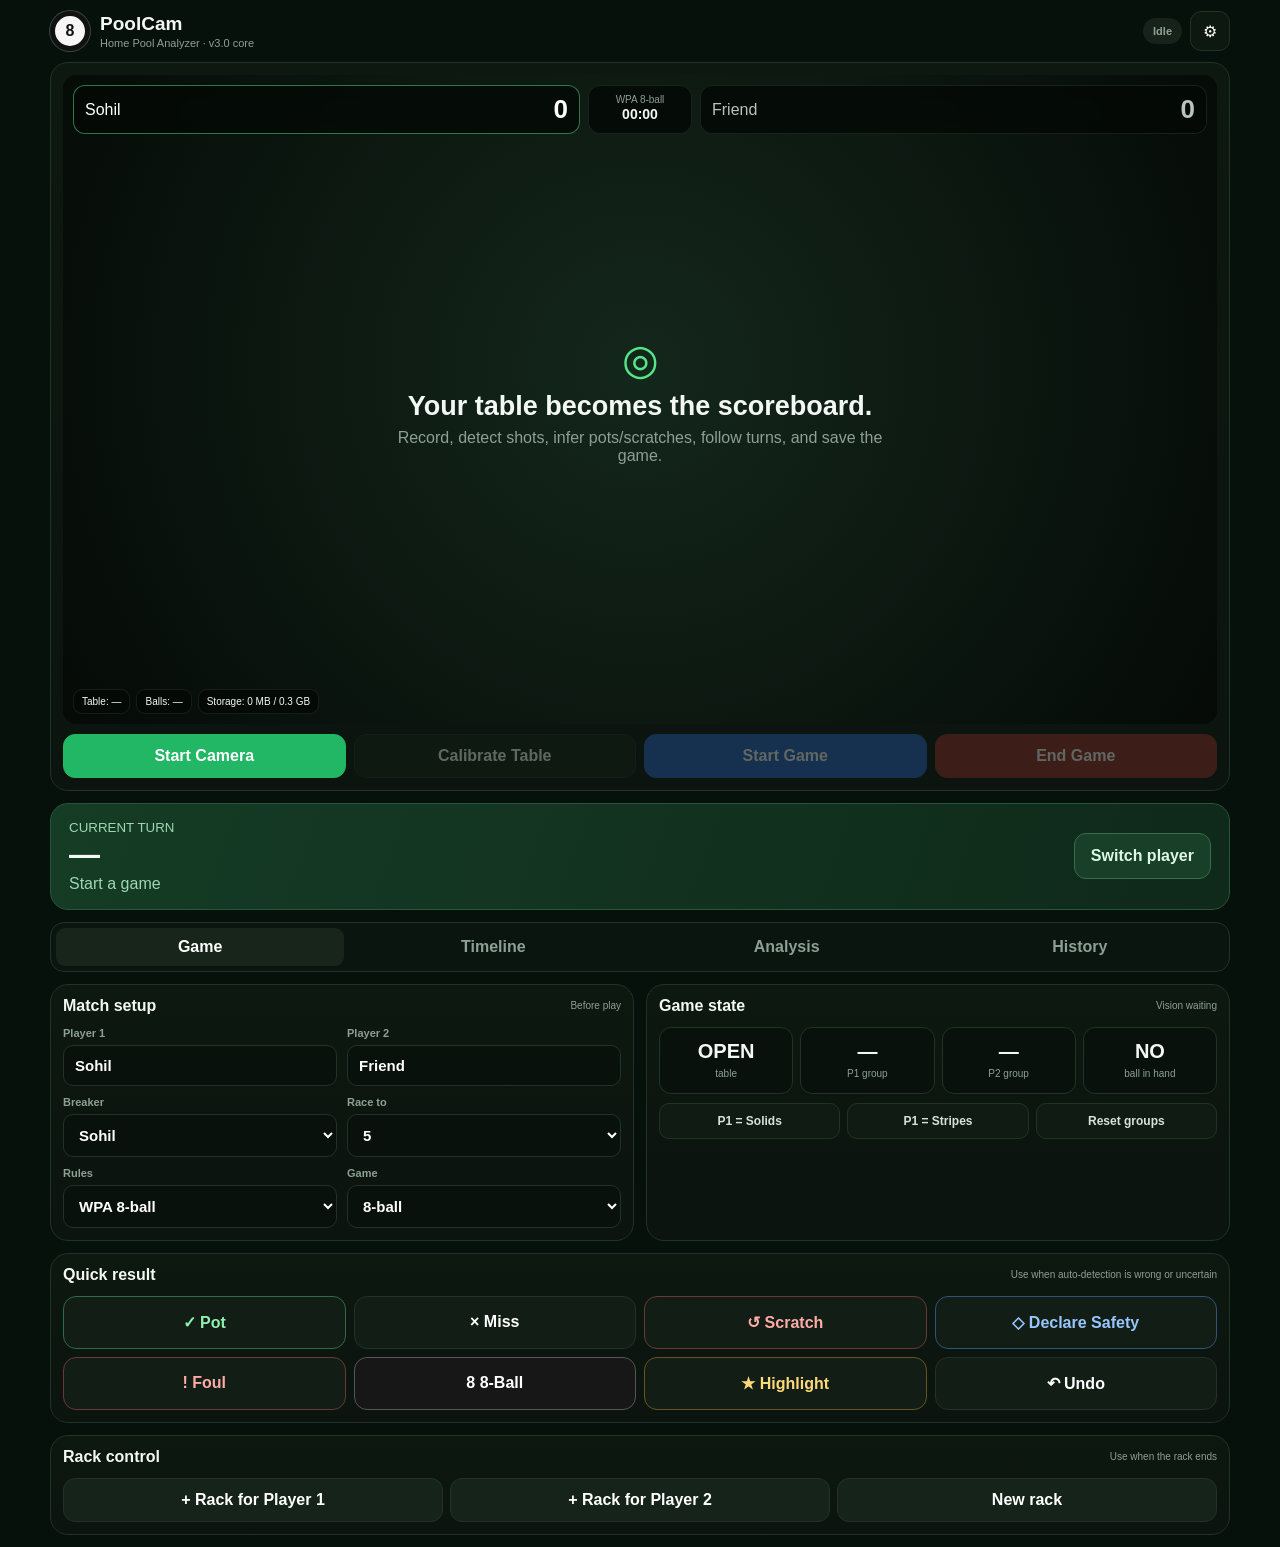
==== commit 57e7ac5e: "Add files via upload" ====
--- a/index.html
+++ b/index.html
@@ -1,192 +1,20 @@
-<!doctype html>
-<html lang="en">
-<head>
-  <meta charset="utf-8">
-  <meta name="viewport" content="width=device-width,initial-scale=1,viewport-fit=cover,user-scalable=no">
-  <meta name="apple-mobile-web-app-capable" content="yes">
-  <meta name="apple-mobile-web-app-status-bar-style" content="black-translucent">
-  <meta name="theme-color" content="#0b0f0d">
-  <link rel="manifest" href="./manifest.webmanifest">
-  <link rel="stylesheet" href="./styles.css">
-  <title>PoolCam</title>
-</head>
-<body>
-  <div id="app">
-    <header class="topbar">
-      <div class="brand">
-        <div class="logo">🎱</div>
-        <div><b>PoolCam</b><small>Smart table console · v2.3 audited</small></div>
-      </div>
-      <div class="top-actions">
-        <span id="engineState" class="status idle">Idle</span>
-        <button id="settingsBtn" class="iconbtn">⚙︎</button>
-      </div>
-    </header>
-
-    <main>
-      <section class="hero card">
-        <div class="video-wrap" id="videoWrap">
-          <video id="preview" autoplay playsinline muted></video>
-          <canvas id="overlay"></canvas>
-          <div id="cameraPlaceholder" class="camera-placeholder">
-            <div class="camIcon">⌁</div>
-            <h2>Ready to watch the table</h2>
-            <p>Start the rear camera, then calibrate the four table corners once.</p>
-          </div>
-
-          <div class="scorebar">
-            <div class="player active" id="p1ScoreBox">
-              <span id="p1NameTop">Player 1</span>
-              <strong id="p1Wins">0</strong>
-            </div>
-            <div class="gameMeta">
-              <b id="gameTypeTop">8-ball</b>
-              <small id="clock">00:00</small>
-            </div>
-            <div class="player" id="p2ScoreBox">
-              <span id="p2NameTop">Player 2</span>
-              <strong id="p2Wins">0</strong>
-            </div>
-          </div>
-
-          <div id="calibrationHint" class="calibration-hint hidden">Tap corner 1 of 4</div>
-
-          <div class="video-badges">
-            <span id="shotBadge">0 shots</span>
-            <span id="storageBadge">Storage —</span>
-          </div>
-        </div>
-
-        <div class="primary-controls">
-          <button id="startCameraBtn" class="btn primary">Start Camera</button>
-          <button id="calibrateBtn" class="btn" disabled>Calibrate Table</button>
-          <button id="startMatchBtn" class="btn accent" disabled>Start Match</button>
-          <button id="endMatchBtn" class="btn danger" disabled>End Match</button>
-        </div>
-      </section>
-
-      <section class="tabs">
-        <button class="tab active" data-tab="game">Game</button>
-        <button class="tab" data-tab="analysis">Analysis</button>
-        <button class="tab" data-tab="moments">Moments</button>
-        <button class="tab" data-tab="history">History</button>
-      </section>
-
-      <section id="gameTab" class="tabpage active">
-        <div class="grid two">
-          <div class="card">
-            <div class="sectionTitle"><h3>Match setup</h3><span class="hint">Set once</span></div>
-            <div class="formgrid">
-              <label>Player 1<input id="p1" value="Sohil"></label>
-              <label>Player 2<input id="p2" value="Friend"></label>
-              <label>Game
-                <select id="gameType">
-                  <option>8-ball</option><option>9-ball</option><option>10-ball</option><option>Practice</option>
-                </select>
-              </label>
-              <label>Race to
-                <select id="raceTo"><option>1</option><option>3</option><option selected>5</option><option>7</option><option>9</option></select>
-              </label>
-            </div>
-          </div>
-
-          <div class="card">
-            <div class="sectionTitle"><h3>Current turn</h3><span id="turnStatus" class="hint">Not started</span></div>
-            <div class="turnCard">
-              <button id="switchTurnBtn" class="turnPlayer">Player 1</button>
-              <div class="miniStats">
-                <div><b id="turnRun">0</b><span>run</span></div>
-                <div><b id="turnPots">0</b><span>pots</span></div>
-                <div><b id="turnMisses">0</b><span>misses</span></div>
-              </div>
-            </div>
-          </div>
-        </div>
-
-        <div class="card quick-card">
-          <div class="sectionTitle"><h3>Shot result</h3><span class="hint">One tap after each shot if auto-detection is wrong</span></div>
-          <div class="shotButtons">
-            <button data-result="pot" class="shotbtn pot">✓ Pot</button>
-            <button data-result="miss" class="shotbtn miss">× Miss</button>
-            <button data-result="scratch" class="shotbtn scratch">↺ Scratch</button>
-            <button data-result="safety" class="shotbtn safety">◇ Safety</button>
-            <button id="highlightBtn" class="shotbtn highlight">★ Highlight</button>
-          </div>
-          <div class="rackButtons">
-            <button id="p1RackBtn" class="rackbtn">+ Rack for Player 1</button>
-            <button id="p2RackBtn" class="rackbtn">+ Rack for Player 2</button>
-          </div>
-        </div>
-
-        <div class="card">
-          <div class="sectionTitle"><h3>Live timeline</h3><button id="undoBtn" class="linkbtn">Undo last</button></div>
-          <div id="timeline" class="timeline emptyState">No shots yet.</div>
-        </div>
-      </section>
-
-      <section id="analysisTab" class="tabpage">
-        <div class="metrics" id="metrics"></div>
-        <div class="grid two">
-          <div class="card">
-            <div class="sectionTitle"><h3>Processing engine</h3><span class="hint">On-device</span></div>
-            <div class="engineList">
-              <div><span>Table crop</span><b id="engTable">Waiting</b></div>
-              <div><span>Motion / shot detector</span><b id="engMotion">Waiting</b></div>
-              <div><span>Pocket-zone activity</span><b id="engPocket">Waiting</b></div>
-              <div><span>Turn + run engine</span><b id="engTurn">Ready</b></div>
-              <div><span>Recording chunks</span><b id="engVideo">Ready</b></div>
-            </div>
-          </div>
-          <div class="card">
-            <div class="sectionTitle"><h3>Session insights</h3><span class="hint">Live</span></div>
-            <div id="insights" class="insights emptyState">Play a few shots to generate analysis.</div>
-          </div>
-        </div>
-      </section>
-
-      <section id="momentsTab" class="tabpage">
-        <div class="card">
-          <div class="sectionTitle"><h3>Best moments</h3><span class="hint">Auto + manual</span></div>
-          <div id="moments" class="moments emptyState">Highlights will appear here.</div>
-        </div>
-        <div class="card">
-          <div class="sectionTitle"><h3>Video chunks</h3><span class="hint">Stored locally</span></div>
-          <div id="recordings" class="recordings emptyState">No saved chunks yet.</div>
-        </div>
-      </section>
-
-      <section id="historyTab" class="tabpage">
-        <div class="card">
-          <div class="sectionTitle"><h3>Recent sessions</h3><span class="hint">This iPad</span></div>
-          <div id="history" class="history emptyState">No sessions yet.</div>
-        </div>
-        <div class="card">
-          <div class="sectionTitle"><h3>Export</h3></div>
-          <div class="primary-controls">
-            <button id="exportBtn" class="btn">Export report</button>
-            <button id="emailBtn" class="btn">Email summary</button>
-            <button id="clearBtn" class="btn danger-outline">Clear local data</button>
-          </div>
-        </div>
-      </section>
-    </main>
-
-    <div id="settingsSheet" class="sheet hidden">
-      <div class="sheetCard">
-        <h2>Settings</h2>
-        <label>Report email<input id="reportEmail" type="email" placeholder="you@example.com"></label>
-        <label>Detection sensitivity
-          <input id="sensitivity" type="range" min="1" max="10" value="5">
-        </label>
-        <label>Video quality
-          <select id="quality"><option value="2500000">Balanced</option><option value="1500000">Storage saver</option><option value="3500000">High</option></select>
-        </label>
-        <div class="sheetActions"><button id="closeSettingsBtn" class="btn primary">Done</button></div>
-      </div>
-    </div>
-
-    <canvas id="analysisCanvas" width="256" height="144" hidden></canvas>
-  </div>
-  <script src="./app.js"></script>
-</body>
-</html>+<!doctype html><html lang="en"><head><meta charset="utf-8"><meta name="viewport" content="width=device-width,initial-scale=1,viewport-fit=cover,user-scalable=no"><meta name="apple-mobile-web-app-capable" content="yes"><meta name="apple-mobile-web-app-status-bar-style" content="black-translucent"><meta name="theme-color" content="#07110c"><link rel="manifest" href="./manifest.webmanifest"><link rel="stylesheet" href="./styles.css"><title>PoolCam Home</title></head><body><div id="app">
+<header class="topbar"><div class="brand"><div class="ball8">8</div><div><strong>PoolCam</strong><small>Home Pool Analyzer · v3.0 core</small></div></div><div class="header-right"><span id="engineBadge" class="badge idle">Idle</span><button id="settingsBtn" class="iconbtn">⚙︎</button></div></header>
+<main>
+<section class="camera-card"><div id="videoStage" class="video-stage"><video id="video" autoplay playsinline muted></video><canvas id="overlay"></canvas><div id="cameraEmpty" class="camera-empty"><div class="camera-mark">◎</div><h1>Your table becomes the scoreboard.</h1><p>Record, detect shots, infer pots/scratches, follow turns, and save the game.</p></div><div class="top-score"><div id="p1Score" class="player-score active"><span id="p1Top">Player 1</span><b id="p1RackScore">0</b></div><div class="match-center"><span id="rulesLabel">WPA 8-ball</span><b id="gameClock">00:00</b></div><div id="p2Score" class="player-score"><span id="p2Top">Player 2</span><b id="p2RackScore">0</b></div></div><div class="bottom-hud"><span id="tableStateBadge">Table: —</span><span id="ballCountBadge">Balls: —</span><span id="storageBadge">Storage: —</span></div></div><div class="control-row"><button id="cameraBtn" class="btn primary">Start Camera</button><button id="calibrateBtn" class="btn" disabled>Calibrate Table</button><button id="startBtn" class="btn blue" disabled>Start Game</button><button id="endBtn" class="btn red" disabled>End Game</button></div></section>
+<section class="turn-banner"><div><small>CURRENT TURN</small><strong id="currentPlayerBig">—</strong><span id="turnDetail">Start a game</span></div><button id="switchPlayerBtn" class="switch-btn" disabled>Switch player</button></section>
+<section id="pendingReview" class="review hidden"><div><small>SHOT NEEDS REVIEW</small><strong id="reviewText">Was that a pot?</strong><span id="reviewMeta"></span></div><div class="review-actions"><button data-review="pot" class="mini pot">Pot</button><button data-review="miss" class="mini">Miss</button><button data-review="scratch" class="mini scratch">Scratch</button><button data-review="foul" class="mini foul">Foul</button></div></section>
+<nav class="tabs"><button class="tab active" data-page="game">Game</button><button class="tab" data-page="timeline">Timeline</button><button class="tab" data-page="analysis">Analysis</button><button class="tab" data-page="history">History</button></nav>
+<section id="gamePage" class="page active"><div class="grid two"><article class="card"><div class="section-head"><h2>Match setup</h2><span>Before play</span></div><div class="form-grid"><label>Player 1<input id="p1" value="Sohil"></label><label>Player 2<input id="p2" value="Friend"></label><label>Breaker<select id="breaker"><option value="0">Player 1</option><option value="1">Player 2</option></select></label><label>Race to<select id="raceTo"><option>1</option><option>3</option><option selected>5</option><option>7</option><option>9</option></select></label><label>Rules<select id="ruleset"><option value="wpa">WPA 8-ball</option><option value="house">House rules</option></select></label><label>Game<select id="gameType"><option selected>8-ball</option></select></label></div></article>
+<article class="card"><div class="section-head"><h2>Game state</h2><span id="stateConfidence">Vision waiting</span></div><div class="state-grid"><div><b id="openTableState">OPEN</b><span>table</span></div><div><b id="p1Group">—</b><span id="p1Remaining">P1 group</span></div><div><b id="p2Group">—</b><span id="p2Remaining">P2 group</span></div><div><b id="ballInHandState">NO</b><span>ball in hand</span></div></div><div class="group-actions"><button id="assignP1Solid" class="softbtn">P1 = Solids</button><button id="assignP1Stripe" class="softbtn">P1 = Stripes</button><button id="clearGroups" class="softbtn">Reset groups</button></div></article></div>
+<article class="card"><div class="section-head"><h2>Quick result</h2><span>Use when auto-detection is wrong or uncertain</span></div><div class="quick-actions"><button data-result="pot" class="action pot">✓ Pot</button><button data-result="miss" class="action miss">× Miss</button><button data-result="scratch" class="action scratch">↺ Scratch</button><button id="safetyBtn" class="action safety">◇ Declare Safety</button><button id="foulBtn" class="action foul">! Foul</button><button id="eightBtn" class="action eight">8 8-Ball</button><button id="highlightBtn" class="action highlight">★ Highlight</button><button id="undoBtn" class="action undo">↶ Undo</button></div></article>
+<article class="card"><div class="section-head"><h2>Rack control</h2><span>Use when the rack ends</span></div><div class="rack-actions"><button id="p1RackWin" class="btn">+ Rack for Player 1</button><button id="p2RackWin" class="btn">+ Rack for Player 2</button><button id="newRackBtn" class="btn">New rack</button></div></article></section>
+<section id="timelinePage" class="page"><article class="card"><div class="section-head"><h2>Game timeline</h2><span id="shotCountLabel">0 shots</span></div><div id="timeline" class="empty">No events yet.</div></article></section>
+<section id="analysisPage" class="page"><div id="metrics" class="metrics"></div><div class="grid two"><article class="card"><div class="section-head"><h2>Vision engine</h2><span>On this iPad</span></div><div class="engine-list"><div><span>Table calibration</span><b id="engCal">Waiting</b></div><div><span>Motion state</span><b id="engMotion">Waiting</b></div><div><span>Ball candidates</span><b id="engBalls">Waiting</b></div><div><span>Cue-ball candidate</span><b id="engCue">Waiting</b></div><div><span>Pocket activity</span><b id="engPocket">Waiting</b></div><div><span>Shot confidence</span><b id="engConfidence">—</b></div></div></article><article class="card"><div class="section-head"><h2>Game insights</h2><span>Basic analysis</span></div><div id="insights" class="empty">Play a few shots first.</div></article></div><article class="card"><div class="section-head"><h2>Saved video</h2><span>One game, safe segments</span></div><div id="recordings" class="empty">No video saved yet.</div></article></section>
+<section id="historyPage" class="page"><article class="card"><div class="section-head"><h2>Previous games</h2><span>Stored on this iPad</span></div><div id="history" class="empty">No previous games.</div></article><article class="card"><div class="section-head"><h2>Export</h2><span>Keep what matters</span></div><div class="control-row"><button id="exportBtn" class="btn">Export session JSON</button><button id="emailBtn" class="btn">Email summary</button><button id="clearDataBtn" class="btn red-outline">Clear local data</button></div></article></section>
+</main>
+<div id="calibrationGuide" class="cal-guide hidden"><strong id="calText">Tap top-left corner</strong><span>Tap the inside corners of the playing surface directly on the video.</span><button id="cancelCalBtn">Cancel</button></div>
+<div id="foulSheet" class="sheet hidden"><div class="sheet-card"><div class="section-head"><h2>Select foul</h2><button id="closeFoulBtn" class="xbtn">×</button></div><div class="foul-grid"><button data-foul="scratch">Cue-ball scratch</button><button data-foul="wrong-ball-first">Wrong ball first</button><button data-foul="no-rail">No rail after contact</button><button data-foul="ball-off-table">Ball off table</button><button data-foul="touched-ball">Touched/moved ball</button><button data-foul="double-hit">Double hit</button><button data-foul="push-shot">Push shot</button><button data-foul="balls-moving">Shot while balls moving</button><button data-foul="illegal-placement">Illegal cue-ball placement</button><button data-foul="out-of-turn">Playing out of turn</button><button data-foul="illegal-break">Illegal break</button><button data-foul="other">Other foul</button></div></div></div>
+<div id="eightSheet" class="sheet hidden"><div class="sheet-card"><div class="section-head"><h2>8-ball result</h2><button id="closeEightBtn" class="xbtn">×</button></div><p class="sheet-copy">Choose what happened. The rules engine will determine the rack result.</p><div class="foul-grid"><button data-eight="legal">Legal 8-ball</button><button data-eight="early">8-ball early</button><button data-eight="wrong-pocket">Wrong / uncalled pocket</button><button data-eight="foul">8-ball + foul</button><button data-eight="off-table">8-ball off table</button><button data-eight="break">8-ball on break</button></div></div></div>
+<div id="settingsSheet" class="sheet hidden"><div class="sheet-card"><div class="section-head"><h2>Settings</h2><button id="closeSettingsBtn" class="xbtn">×</button></div><label>Report email<input id="reportEmail" type="email" placeholder="you@example.com"></label><label>Vision sensitivity<input id="sensitivity" type="range" min="1" max="10" value="5"></label><label>Auto-apply confidence<select id="autoConfidence"><option value="0.70">70%</option><option value="0.78" selected>78%</option><option value="0.85">85%</option><option value="0.90">90%</option></select></label><label>Video quality<select id="videoQuality"><option value="1400000">Storage saver</option><option value="2400000" selected>Balanced</option><option value="3400000">High</option></select></label><div id="houseSettings" class="house-box hidden"><label class="check"><input id="houseEightBreakWin" type="checkbox"> 8-ball on break = win</label><label class="check"><input id="houseScratchKitchen" type="checkbox"> Scratch = behind head string</label></div></div></div>
+<canvas id="analysisCanvas" width="256" height="144" hidden></canvas><script src="./rules.js"></script><script src="./app.js"></script></div></body></html>
--- a/styles.css
+++ b/styles.css
@@ -1,55 +1 @@
-:root{
-  --bg:#0b0f0d;--panel:#121714;--panel2:#171d19;--line:#283129;--text:#f6f8f6;--muted:#9aa69e;
-  --green:#4ce38a;--green2:#1db968;--red:#ff625d;--amber:#ffc95a;--blue:#75b7ff;--radius:18px
-}
-*{box-sizing:border-box;-webkit-tap-highlight-color:transparent}
-html,body{margin:0;background:var(--bg);color:var(--text);font-family:-apple-system,BlinkMacSystemFont,"SF Pro Display","Segoe UI",sans-serif}
-body{padding:env(safe-area-inset-top) 12px env(safe-area-inset-bottom)}
-button,input,select{font:inherit}
-button{touch-action:manipulation}
-.topbar{height:62px;display:flex;align-items:center;justify-content:space-between;max-width:1180px;margin:auto}
-.brand{display:flex;align-items:center;gap:10px}.brand .logo{width:38px;height:38px;background:#1a231d;border-radius:12px;display:grid;place-items:center}
-.brand b{font-size:18px}.brand small{display:block;color:var(--muted);font-size:11px;margin-top:2px}
-.top-actions{display:flex;align-items:center;gap:10px}.status{font-size:12px;padding:7px 10px;border-radius:999px;background:#202721;color:var(--muted)}
-.status.live{background:#163a25;color:#83f3aa}.iconbtn{width:38px;height:38px;border:1px solid var(--line);background:var(--panel);color:white;border-radius:12px}
-main{max-width:1180px;margin:auto}.card{background:linear-gradient(180deg,var(--panel),#101411);border:1px solid var(--line);border-radius:var(--radius);padding:14px;margin-bottom:12px}
-.hero{padding:10px}.video-wrap{position:relative;overflow:hidden;border-radius:14px;background:#050706;aspect-ratio:16/9;min-height:280px}
-video,.video-wrap canvas{position:absolute;inset:0;width:100%;height:100%;object-fit:contain}.video-wrap canvas{pointer-events:none}
-.camera-placeholder{position:absolute;inset:0;display:grid;place-content:center;text-align:center;padding:30px;background:radial-gradient(circle at 50% 45%,#162018,#080b09)}
-.camera-placeholder.hidden{display:none}.camera-placeholder h2{margin:8px 0 4px}.camera-placeholder p{max-width:420px;color:var(--muted);margin:0}.camIcon{font-size:46px;color:var(--green)}
-.scorebar{position:absolute;left:10px;right:10px;top:10px;display:grid;grid-template-columns:1fr auto 1fr;gap:8px;pointer-events:none}
-.player,.gameMeta{background:rgba(8,12,9,.82);backdrop-filter:blur(8px);border:1px solid rgba(255,255,255,.08);border-radius:12px;padding:9px 12px}
-.player{display:flex;align-items:center;justify-content:space-between;color:#b9c2bc}.player.active{color:#fff;border-color:rgba(76,227,138,.45);box-shadow:inset 0 0 0 1px rgba(76,227,138,.12)}
-.player strong{font-size:25px}.gameMeta{text-align:center;min-width:92px}.gameMeta b{display:block;font-size:12px}.gameMeta small{color:var(--muted)}
-.video-badges{position:absolute;left:10px;bottom:10px;display:flex;gap:7px}.video-badges span{font-size:11px;background:rgba(8,12,9,.78);border:1px solid rgba(255,255,255,.08);padding:6px 8px;border-radius:9px}
-.primary-controls{display:grid;grid-template-columns:repeat(auto-fit,minmax(140px,1fr));gap:8px;margin-top:10px}.btn{border:1px solid var(--line);background:#1a211c;color:#fff;padding:12px 14px;border-radius:12px;font-weight:750}
-.btn.primary{background:var(--green2);border-color:var(--green2)}.btn.accent{background:#296dd6;border-color:#296dd6}.btn.danger{background:#a82c29;border-color:#a82c29}.btn:disabled{opacity:.36}.danger-outline{border-color:#61312e;color:#ff8f89}
-.tabs{display:grid;grid-template-columns:repeat(4,1fr);gap:5px;background:#0f1411;border:1px solid var(--line);border-radius:14px;padding:5px;margin:12px 0}
-.tab{border:0;background:transparent;color:var(--muted);padding:10px 4px;border-radius:10px;font-weight:700}.tab.active{background:#1c241f;color:white}
-.tabpage{display:none}.tabpage.active{display:block}.grid{display:grid;gap:12px}.two{grid-template-columns:repeat(2,minmax(0,1fr))}
-.sectionTitle{display:flex;align-items:center;justify-content:space-between;gap:10px}.sectionTitle h3{margin:0 0 12px;font-size:16px}.hint{font-size:11px;color:var(--muted)}
-.formgrid{display:grid;grid-template-columns:repeat(2,minmax(0,1fr));gap:10px}label{color:var(--muted);font-size:11px;font-weight:700}
-input,select{display:block;width:100%;margin-top:6px;border:1px solid var(--line);background:#0d120f;color:white;padding:11px;border-radius:10px;font-size:15px}
-.turnCard{display:flex;align-items:center;justify-content:space-between;gap:12px}.turnPlayer{flex:1;background:#183b27;color:#95f5b7;border:1px solid #235d39;border-radius:14px;padding:22px;font-size:24px;font-weight:800}
-.miniStats{display:grid;grid-template-columns:repeat(3,1fr);gap:7px;flex:1}.miniStats div,.metrics .metric{background:#0d120f;border:1px solid var(--line);border-radius:12px;padding:12px;text-align:center}.miniStats b,.metric b{display:block;font-size:22px}.miniStats span,.metric span{font-size:10px;color:var(--muted)}
-.shotButtons{display:grid;grid-template-columns:repeat(5,1fr);gap:8px}.shotbtn{border:1px solid var(--line);background:#171d19;color:#fff;border-radius:14px;padding:18px 8px;font-weight:800}.shotbtn.pot{border-color:#235d39;color:#8df2b1}.shotbtn.miss{color:#d0d6d2}.shotbtn.scratch{border-color:#6b332f;color:#ff9b94}.shotbtn.safety{border-color:#315270;color:#96caff}.shotbtn.highlight{border-color:#6a5420;color:#ffd971}
-.timeline .event,.history .hist,.moments .moment,.recordings .rec{display:grid;grid-template-columns:auto 1fr auto;gap:10px;align-items:center;padding:11px 0;border-top:1px solid #222a24}.timeline .event:first-child,.history .hist:first-child,.moments .moment:first-child,.recordings .rec:first-child{border-top:0}.event .time{font-variant-numeric:tabular-nums;color:var(--muted);font-size:12px}.event .etype{font-weight:750}.event small{color:var(--muted)}
-.linkbtn{border:0;background:transparent;color:#8ac0ff;font-weight:700}.emptyState{color:var(--muted);font-size:13px;padding:10px 0}
-.metrics{display:grid;grid-template-columns:repeat(6,1fr);gap:8px;margin-bottom:12px}.engineList div{display:flex;justify-content:space-between;padding:10px 0;border-top:1px solid #222a24}.engineList div:first-child{border-top:0}.engineList span{color:var(--muted);font-size:13px}.engineList b{font-size:12px}.insights .insight{padding:10px 0;border-top:1px solid #222a24}.insight:first-child{border-top:0}.insight b{display:block}.insight span{font-size:12px;color:var(--muted)}
-.download{color:#9dd0ff;text-decoration:none;font-weight:750}.sheet{position:fixed;inset:0;background:rgba(0,0,0,.72);z-index:50;display:grid;place-items:end center;padding:14px}.sheet.hidden{display:none}.sheetCard{width:min(620px,100%);background:#161c18;border:1px solid var(--line);border-radius:22px;padding:18px;box-shadow:0 20px 60px #000}.sheetCard h2{margin-top:0}.sheetCard p{color:var(--muted)}.cornerOrder{background:#0d120f;padding:12px;border-radius:12px;color:#dfe6e1}.sheetActions{display:grid;grid-template-columns:1fr 1fr;gap:8px;margin-top:14px}
-@media(max-width:760px){.two,.formgrid{grid-template-columns:1fr}.shotButtons{grid-template-columns:repeat(2,1fr)}.shotbtn.highlight{grid-column:span 2}.metrics{grid-template-columns:repeat(3,1fr)}.video-wrap{min-height:240px}.turnCard{flex-direction:column}.miniStats{width:100%}}
-
-/* v2.3 audited calibration + rack controls */
-body.calibrating .video-wrap{outline:2px solid rgba(76,227,138,.65);outline-offset:2px}
-.calibration-hint{
-  position:absolute;left:50%;top:72px;transform:translateX(-50%);z-index:12;
-  pointer-events:none;background:rgba(9,14,11,.92);border:1px solid rgba(76,227,138,.55);
-  color:#b7ffd0;padding:8px 12px;border-radius:999px;font-size:12px;font-weight:800;
-  box-shadow:0 6px 20px rgba(0,0,0,.35);white-space:nowrap
-}
-.calibration-hint.hidden{display:none}
-body.calibrating #overlay{pointer-events:auto!important;z-index:11;cursor:crosshair}
-body.calibrating .scorebar,body.calibrating .video-badges{opacity:.22}
-.rackButtons{display:grid;grid-template-columns:1fr 1fr;gap:8px;margin-top:8px}
-.rackbtn{border:1px solid var(--line);background:#111713;color:#d9e1dc;padding:11px;border-radius:11px;font-weight:750}
-@media(max-width:760px){.rackButtons{grid-template-columns:1fr}.calibration-hint{top:64px;max-width:88%;overflow:hidden;text-overflow:ellipsis}}
+:root{--bg:#07110c;--panel:#0d1811;--line:#213326;--text:#f4f8f5;--muted:#8da095;--green:#55e68c;--green2:#22b765;--blue:#4e8cff;--red:#ff615c;--amber:#f6c85b;--radius:18px}*{box-sizing:border-box;-webkit-tap-highlight-color:transparent}html,body{margin:0;background:var(--bg);color:var(--text);font-family:-apple-system,BlinkMacSystemFont,"SF Pro Display","Segoe UI",sans-serif}body{padding:env(safe-area-inset-top) 12px env(safe-area-inset-bottom)}button,input,select{font:inherit}button{touch-action:manipulation}.topbar{height:62px;max-width:1180px;margin:auto;display:flex;align-items:center;justify-content:space-between}.brand{display:flex;align-items:center;gap:10px}.brand strong{display:block;font-size:19px}.brand small{display:block;color:var(--muted);font-size:11px;margin-top:2px}.ball8{width:40px;height:40px;border-radius:50%;display:grid;place-items:center;background:#f6f6f6;color:#111;font-weight:900;border:5px solid #111;box-shadow:0 0 0 1px #3a493f}.header-right{display:flex;align-items:center;gap:8px}.badge{padding:7px 10px;border-radius:999px;font-size:11px;font-weight:800;background:#17231a;color:var(--muted)}.badge.live{background:#123d24;color:#8ef1af}.iconbtn,.xbtn{border:1px solid var(--line);background:var(--panel);color:#fff;border-radius:11px}.iconbtn{width:40px;height:40px}.xbtn{width:34px;height:34px;font-size:22px}main{max-width:1180px;margin:auto}.camera-card,.card{background:linear-gradient(180deg,var(--panel),#0b140e);border:1px solid var(--line);border-radius:var(--radius);padding:12px;margin-bottom:12px}.video-stage{position:relative;aspect-ratio:16/9;min-height:280px;background:#030806;overflow:hidden;border-radius:14px}video,#overlay{position:absolute;inset:0;width:100%;height:100%;object-fit:contain}#overlay{pointer-events:none;z-index:5}.camera-empty{position:absolute;inset:0;display:grid;place-content:center;text-align:center;padding:30px;background:radial-gradient(circle at 50% 45%,#14271b,#050a07)}.camera-empty.hidden{display:none}.camera-empty h1{font-size:27px;margin:7px 0}.camera-empty p{color:var(--muted);margin:0 auto;max-width:520px}.camera-mark{font-size:42px;color:var(--green)}.top-score{position:absolute;z-index:6;top:10px;left:10px;right:10px;display:grid;grid-template-columns:1fr auto 1fr;gap:8px;pointer-events:none}.player-score,.match-center{background:rgba(4,9,6,.82);backdrop-filter:blur(8px);-webkit-backdrop-filter:blur(8px);border:1px solid rgba(255,255,255,.09);border-radius:12px;padding:8px 11px}.player-score{display:flex;align-items:center;justify-content:space-between;color:#b8c4bc}.player-score.active{border-color:rgba(85,230,140,.5);color:white}.player-score b{font-size:26px}.match-center{text-align:center;min-width:104px}.match-center span{display:block;font-size:10px;color:var(--muted)}.match-center b{font-size:14px}.bottom-hud{position:absolute;z-index:6;left:10px;bottom:10px;display:flex;gap:6px;flex-wrap:wrap}.bottom-hud span{background:rgba(4,9,6,.82);border:1px solid rgba(255,255,255,.08);border-radius:9px;padding:6px 8px;font-size:10px}.control-row{display:grid;grid-template-columns:repeat(auto-fit,minmax(130px,1fr));gap:8px;margin-top:10px}.btn{border:1px solid var(--line);background:#16231a;color:white;padding:12px;border-radius:12px;font-weight:800}.btn.primary{background:var(--green2);border-color:var(--green2)}.btn.blue{background:#2d65c7;border-color:#2d65c7}.btn.red{background:#992f2d;border-color:#992f2d}.btn.red-outline{border-color:#663634;color:#ff9c97}.btn:disabled{opacity:.35}.turn-banner{max-width:1180px;margin:0 auto 12px;border-radius:18px;background:linear-gradient(110deg,#153c25,#0f291a);border:1px solid #28563a;padding:16px 18px;display:flex;align-items:center;justify-content:space-between;gap:12px}.turn-banner small,.turn-banner span{display:block;color:#9ed7b1}.turn-banner strong{display:block;font-size:31px;line-height:1.08;margin:3px 0}.switch-btn{border:1px solid #3a6b4a;background:#183f28;color:#dff9e7;padding:13px 16px;border-radius:12px;font-weight:800}.review{max-width:1180px;margin:0 auto 12px;background:#302813;border:1px solid #6b5727;border-radius:16px;padding:14px;display:flex;justify-content:space-between;align-items:center;gap:12px}.review small,.review span{display:block;color:#d9c797}.review strong{display:block;font-size:18px;margin:2px 0}.review-actions{display:flex;gap:6px;flex-wrap:wrap}.mini{border:1px solid #6b5727;background:#211b0e;color:white;padding:10px 12px;border-radius:10px;font-weight:800}.mini.pot{color:#91efb2}.mini.scratch,.mini.foul{color:#ffaaa5}.hidden{display:none!important}.tabs{display:grid;grid-template-columns:repeat(4,1fr);gap:5px;background:#0b150f;border:1px solid var(--line);border-radius:14px;padding:5px;margin:12px auto;max-width:1180px}.tab{border:0;background:transparent;color:var(--muted);padding:10px;border-radius:9px;font-weight:800}.tab.active{background:#17251b;color:#fff}.page{display:none}.page.active{display:block}.grid{display:grid;gap:12px}.two{grid-template-columns:repeat(2,minmax(0,1fr))}.section-head{display:flex;justify-content:space-between;align-items:center;gap:10px;margin-bottom:12px}.section-head h2{font-size:16px;margin:0}.section-head span{color:var(--muted);font-size:10px}.form-grid{display:grid;grid-template-columns:repeat(2,minmax(0,1fr));gap:10px}label{font-size:11px;color:var(--muted);font-weight:800}input,select{display:block;width:100%;margin-top:6px;border:1px solid var(--line);background:#08110c;color:white;padding:11px;border-radius:10px;font-size:15px}.state-grid{display:grid;grid-template-columns:repeat(4,1fr);gap:7px}.state-grid div,.metrics .metric{background:#08110c;border:1px solid var(--line);border-radius:12px;padding:12px;text-align:center}.state-grid b,.metric b{display:block;font-size:20px}.state-grid span,.metric span{font-size:10px;color:var(--muted)}.group-actions,.rack-actions{display:grid;grid-template-columns:repeat(3,1fr);gap:7px;margin-top:9px}.softbtn{border:1px solid var(--line);background:#101b13;color:#d7e2da;border-radius:10px;padding:10px;font-size:12px;font-weight:750}.quick-actions{display:grid;grid-template-columns:repeat(4,1fr);gap:8px}.action{border:1px solid var(--line);background:#111d15;color:#fff;border-radius:13px;padding:16px 8px;font-weight:850}.action.pot{color:#8ff1b0;border-color:#2f6b45}.action.scratch,.action.foul{color:#ffaba6;border-color:#693936}.action.safety{color:#98c7ff;border-color:#315378}.action.eight{color:#fff;background:#171717;border-color:#555}.action.highlight{color:#ffd979;border-color:#665524}.timeline-event,.recording,.history-row{display:grid;grid-template-columns:auto 1fr auto;gap:10px;align-items:center;padding:11px 0;border-top:1px solid #1d2d21}.timeline-event:first-child,.recording:first-child,.history-row:first-child{border-top:0}.timeline-event .time{font-variant-numeric:tabular-nums;color:var(--muted);font-size:11px}.timeline-event b{display:block}.timeline-event small,.recording small,.history-row small{color:var(--muted)}.metrics{display:grid;grid-template-columns:repeat(6,1fr);gap:8px;margin-bottom:12px}.engine-list div{display:flex;justify-content:space-between;padding:10px 0;border-top:1px solid #1c2b20}.engine-list div:first-child{border-top:0}.engine-list span{font-size:12px;color:var(--muted)}.engine-list b{font-size:12px}.insight{padding:10px 0;border-top:1px solid #1c2b20}.insight:first-child{border-top:0}.insight b{display:block}.insight span{font-size:12px;color:var(--muted)}.empty{color:var(--muted);font-size:13px;padding:9px 0}.download{color:#9ed0ff;text-decoration:none;font-weight:800}.cal-guide{position:fixed;z-index:60;left:50%;transform:translateX(-50%);top:calc(env(safe-area-inset-top) + 72px);width:min(720px,calc(100% - 24px));background:rgba(17,31,22,.96);border:1px solid #3b7550;border-radius:15px;padding:12px 14px;box-shadow:0 14px 40px rgba(0,0,0,.45);pointer-events:none}.cal-guide strong,.cal-guide span{display:block}.cal-guide span{color:#b3c7ba;font-size:11px;margin-top:3px}.cal-guide button{pointer-events:auto;position:absolute;right:10px;top:10px;border:1px solid #3b7550;background:#17331f;color:#fff;border-radius:9px;padding:7px 9px}body.calibrating #overlay{pointer-events:auto!important;z-index:10;cursor:crosshair}.sheet{position:fixed;z-index:80;inset:0;background:rgba(0,0,0,.72);display:grid;place-items:end center;padding:14px}.sheet-card{width:min(640px,100%);background:#111d15;border:1px solid var(--line);border-radius:22px;padding:16px;box-shadow:0 24px 70px #000}.sheet-copy{color:var(--muted);font-size:13px}.foul-grid{display:grid;grid-template-columns:repeat(2,1fr);gap:8px}.foul-grid button{border:1px solid var(--line);background:#0c160f;color:#fff;border-radius:11px;padding:13px;text-align:left;font-weight:750}.house-box{margin-top:12px;border-top:1px solid var(--line);padding-top:10px}.check{display:block;margin:9px 0}.check input{display:inline;width:auto;margin-right:8px}@media(max-width:760px){.two,.form-grid{grid-template-columns:1fr}.state-grid{grid-template-columns:repeat(2,1fr)}.quick-actions{grid-template-columns:repeat(2,1fr)}.metrics{grid-template-columns:repeat(3,1fr)}.group-actions,.rack-actions{grid-template-columns:1fr}.video-stage{min-height:240px}.turn-banner{align-items:flex-end}.turn-banner strong{font-size:27px}.review{align-items:flex-start;flex-direction:column}}
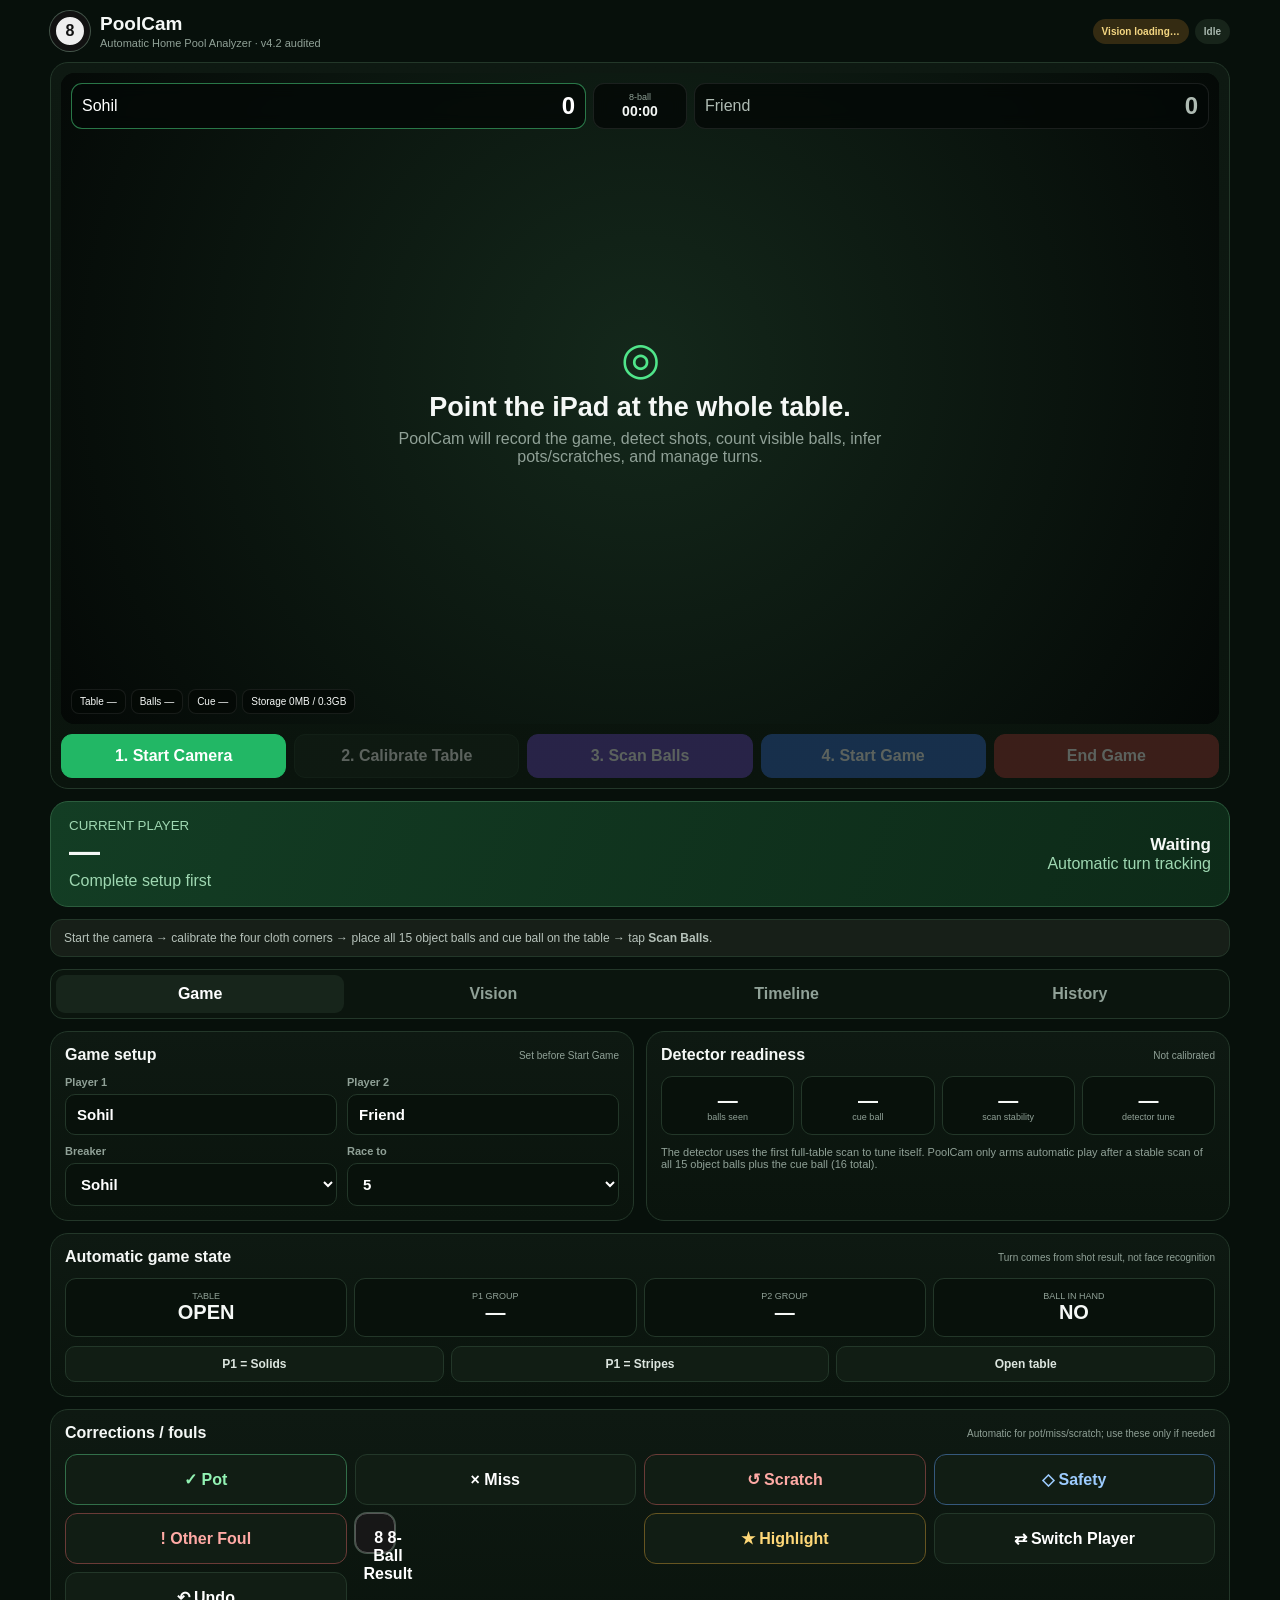
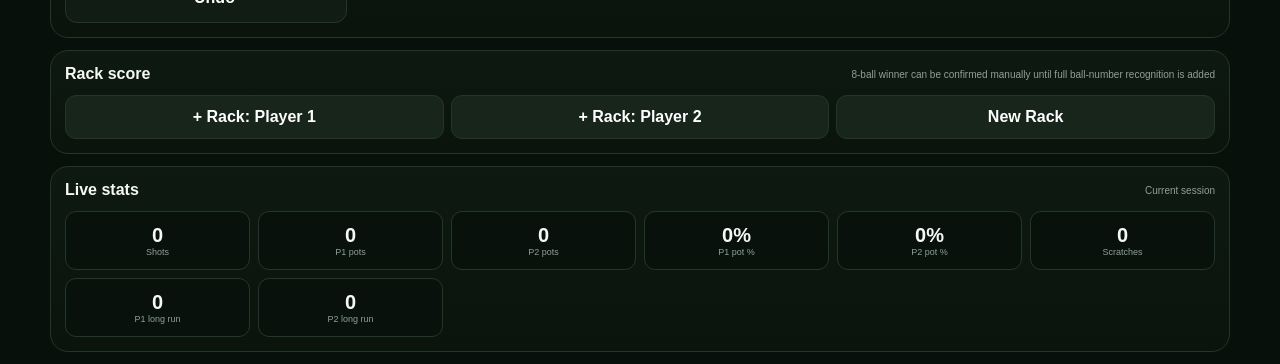
==== commit c0a4f463: "Add files via upload" ====
--- a/index.html
+++ b/index.html
@@ -1,20 +1,193 @@
-<!doctype html><html lang="en"><head><meta charset="utf-8"><meta name="viewport" content="width=device-width,initial-scale=1,viewport-fit=cover,user-scalable=no"><meta name="apple-mobile-web-app-capable" content="yes"><meta name="apple-mobile-web-app-status-bar-style" content="black-translucent"><meta name="theme-color" content="#07110c"><link rel="manifest" href="./manifest.webmanifest"><link rel="stylesheet" href="./styles.css"><title>PoolCam Home</title></head><body><div id="app">
-<header class="topbar"><div class="brand"><div class="ball8">8</div><div><strong>PoolCam</strong><small>Home Pool Analyzer · v3.0 core</small></div></div><div class="header-right"><span id="engineBadge" class="badge idle">Idle</span><button id="settingsBtn" class="iconbtn">⚙︎</button></div></header>
-<main>
-<section class="camera-card"><div id="videoStage" class="video-stage"><video id="video" autoplay playsinline muted></video><canvas id="overlay"></canvas><div id="cameraEmpty" class="camera-empty"><div class="camera-mark">◎</div><h1>Your table becomes the scoreboard.</h1><p>Record, detect shots, infer pots/scratches, follow turns, and save the game.</p></div><div class="top-score"><div id="p1Score" class="player-score active"><span id="p1Top">Player 1</span><b id="p1RackScore">0</b></div><div class="match-center"><span id="rulesLabel">WPA 8-ball</span><b id="gameClock">00:00</b></div><div id="p2Score" class="player-score"><span id="p2Top">Player 2</span><b id="p2RackScore">0</b></div></div><div class="bottom-hud"><span id="tableStateBadge">Table: —</span><span id="ballCountBadge">Balls: —</span><span id="storageBadge">Storage: —</span></div></div><div class="control-row"><button id="cameraBtn" class="btn primary">Start Camera</button><button id="calibrateBtn" class="btn" disabled>Calibrate Table</button><button id="startBtn" class="btn blue" disabled>Start Game</button><button id="endBtn" class="btn red" disabled>End Game</button></div></section>
-<section class="turn-banner"><div><small>CURRENT TURN</small><strong id="currentPlayerBig">—</strong><span id="turnDetail">Start a game</span></div><button id="switchPlayerBtn" class="switch-btn" disabled>Switch player</button></section>
-<section id="pendingReview" class="review hidden"><div><small>SHOT NEEDS REVIEW</small><strong id="reviewText">Was that a pot?</strong><span id="reviewMeta"></span></div><div class="review-actions"><button data-review="pot" class="mini pot">Pot</button><button data-review="miss" class="mini">Miss</button><button data-review="scratch" class="mini scratch">Scratch</button><button data-review="foul" class="mini foul">Foul</button></div></section>
-<nav class="tabs"><button class="tab active" data-page="game">Game</button><button class="tab" data-page="timeline">Timeline</button><button class="tab" data-page="analysis">Analysis</button><button class="tab" data-page="history">History</button></nav>
-<section id="gamePage" class="page active"><div class="grid two"><article class="card"><div class="section-head"><h2>Match setup</h2><span>Before play</span></div><div class="form-grid"><label>Player 1<input id="p1" value="Sohil"></label><label>Player 2<input id="p2" value="Friend"></label><label>Breaker<select id="breaker"><option value="0">Player 1</option><option value="1">Player 2</option></select></label><label>Race to<select id="raceTo"><option>1</option><option>3</option><option selected>5</option><option>7</option><option>9</option></select></label><label>Rules<select id="ruleset"><option value="wpa">WPA 8-ball</option><option value="house">House rules</option></select></label><label>Game<select id="gameType"><option selected>8-ball</option></select></label></div></article>
-<article class="card"><div class="section-head"><h2>Game state</h2><span id="stateConfidence">Vision waiting</span></div><div class="state-grid"><div><b id="openTableState">OPEN</b><span>table</span></div><div><b id="p1Group">—</b><span id="p1Remaining">P1 group</span></div><div><b id="p2Group">—</b><span id="p2Remaining">P2 group</span></div><div><b id="ballInHandState">NO</b><span>ball in hand</span></div></div><div class="group-actions"><button id="assignP1Solid" class="softbtn">P1 = Solids</button><button id="assignP1Stripe" class="softbtn">P1 = Stripes</button><button id="clearGroups" class="softbtn">Reset groups</button></div></article></div>
-<article class="card"><div class="section-head"><h2>Quick result</h2><span>Use when auto-detection is wrong or uncertain</span></div><div class="quick-actions"><button data-result="pot" class="action pot">✓ Pot</button><button data-result="miss" class="action miss">× Miss</button><button data-result="scratch" class="action scratch">↺ Scratch</button><button id="safetyBtn" class="action safety">◇ Declare Safety</button><button id="foulBtn" class="action foul">! Foul</button><button id="eightBtn" class="action eight">8 8-Ball</button><button id="highlightBtn" class="action highlight">★ Highlight</button><button id="undoBtn" class="action undo">↶ Undo</button></div></article>
-<article class="card"><div class="section-head"><h2>Rack control</h2><span>Use when the rack ends</span></div><div class="rack-actions"><button id="p1RackWin" class="btn">+ Rack for Player 1</button><button id="p2RackWin" class="btn">+ Rack for Player 2</button><button id="newRackBtn" class="btn">New rack</button></div></article></section>
-<section id="timelinePage" class="page"><article class="card"><div class="section-head"><h2>Game timeline</h2><span id="shotCountLabel">0 shots</span></div><div id="timeline" class="empty">No events yet.</div></article></section>
-<section id="analysisPage" class="page"><div id="metrics" class="metrics"></div><div class="grid two"><article class="card"><div class="section-head"><h2>Vision engine</h2><span>On this iPad</span></div><div class="engine-list"><div><span>Table calibration</span><b id="engCal">Waiting</b></div><div><span>Motion state</span><b id="engMotion">Waiting</b></div><div><span>Ball candidates</span><b id="engBalls">Waiting</b></div><div><span>Cue-ball candidate</span><b id="engCue">Waiting</b></div><div><span>Pocket activity</span><b id="engPocket">Waiting</b></div><div><span>Shot confidence</span><b id="engConfidence">—</b></div></div></article><article class="card"><div class="section-head"><h2>Game insights</h2><span>Basic analysis</span></div><div id="insights" class="empty">Play a few shots first.</div></article></div><article class="card"><div class="section-head"><h2>Saved video</h2><span>One game, safe segments</span></div><div id="recordings" class="empty">No video saved yet.</div></article></section>
-<section id="historyPage" class="page"><article class="card"><div class="section-head"><h2>Previous games</h2><span>Stored on this iPad</span></div><div id="history" class="empty">No previous games.</div></article><article class="card"><div class="section-head"><h2>Export</h2><span>Keep what matters</span></div><div class="control-row"><button id="exportBtn" class="btn">Export session JSON</button><button id="emailBtn" class="btn">Email summary</button><button id="clearDataBtn" class="btn red-outline">Clear local data</button></div></article></section>
-</main>
-<div id="calibrationGuide" class="cal-guide hidden"><strong id="calText">Tap top-left corner</strong><span>Tap the inside corners of the playing surface directly on the video.</span><button id="cancelCalBtn">Cancel</button></div>
-<div id="foulSheet" class="sheet hidden"><div class="sheet-card"><div class="section-head"><h2>Select foul</h2><button id="closeFoulBtn" class="xbtn">×</button></div><div class="foul-grid"><button data-foul="scratch">Cue-ball scratch</button><button data-foul="wrong-ball-first">Wrong ball first</button><button data-foul="no-rail">No rail after contact</button><button data-foul="ball-off-table">Ball off table</button><button data-foul="touched-ball">Touched/moved ball</button><button data-foul="double-hit">Double hit</button><button data-foul="push-shot">Push shot</button><button data-foul="balls-moving">Shot while balls moving</button><button data-foul="illegal-placement">Illegal cue-ball placement</button><button data-foul="out-of-turn">Playing out of turn</button><button data-foul="illegal-break">Illegal break</button><button data-foul="other">Other foul</button></div></div></div>
-<div id="eightSheet" class="sheet hidden"><div class="sheet-card"><div class="section-head"><h2>8-ball result</h2><button id="closeEightBtn" class="xbtn">×</button></div><p class="sheet-copy">Choose what happened. The rules engine will determine the rack result.</p><div class="foul-grid"><button data-eight="legal">Legal 8-ball</button><button data-eight="early">8-ball early</button><button data-eight="wrong-pocket">Wrong / uncalled pocket</button><button data-eight="foul">8-ball + foul</button><button data-eight="off-table">8-ball off table</button><button data-eight="break">8-ball on break</button></div></div></div>
-<div id="settingsSheet" class="sheet hidden"><div class="sheet-card"><div class="section-head"><h2>Settings</h2><button id="closeSettingsBtn" class="xbtn">×</button></div><label>Report email<input id="reportEmail" type="email" placeholder="you@example.com"></label><label>Vision sensitivity<input id="sensitivity" type="range" min="1" max="10" value="5"></label><label>Auto-apply confidence<select id="autoConfidence"><option value="0.70">70%</option><option value="0.78" selected>78%</option><option value="0.85">85%</option><option value="0.90">90%</option></select></label><label>Video quality<select id="videoQuality"><option value="1400000">Storage saver</option><option value="2400000" selected>Balanced</option><option value="3400000">High</option></select></label><div id="houseSettings" class="house-box hidden"><label class="check"><input id="houseEightBreakWin" type="checkbox"> 8-ball on break = win</label><label class="check"><input id="houseScratchKitchen" type="checkbox"> Scratch = behind head string</label></div></div></div>
-<canvas id="analysisCanvas" width="256" height="144" hidden></canvas><script src="./rules.js"></script><script src="./app.js"></script></div></body></html>
+<!doctype html>
+<html lang="en">
+<head>
+  <meta charset="utf-8">
+  <meta name="viewport" content="width=device-width,initial-scale=1,viewport-fit=cover,user-scalable=no">
+  <meta name="apple-mobile-web-app-capable" content="yes">
+  <meta name="apple-mobile-web-app-status-bar-style" content="black-translucent">
+  <meta name="theme-color" content="#08120d">
+  <link rel="manifest" href="./manifest.webmanifest">
+  <link rel="stylesheet" href="./styles.css">
+  <title>PoolCam</title>
+</head>
+<body>
+<div id="app">
+  <header class="topbar">
+    <div class="brand"><div class="eight">8</div><div><strong>PoolCam</strong><small>Automatic Home Pool Analyzer · v4.2 audited</small></div></div>
+    <div class="topright"><span id="opencvStatus" class="chip warn">Vision loading…</span><span id="appStatus" class="chip">Idle</span></div>
+  </header>
+
+  <main>
+    <section class="camera card flush">
+      <div id="videoStage" class="video-stage">
+        <video id="video" autoplay playsinline muted></video>
+        <canvas id="overlay"></canvas>
+        <div id="emptyCamera" class="empty-camera"><div class="camera-icon">◎</div><h1>Point the iPad at the whole table.</h1><p>PoolCam will record the game, detect shots, count visible balls, infer pots/scratches, and manage turns.</p></div>
+        <div class="scorehud">
+          <div id="hudP1" class="hud-player active"><span id="hudP1Name">Player 1</span><b id="hudP1Score">0</b></div>
+          <div class="hud-center"><span id="hudMode">8-ball</span><b id="clock">00:00</b></div>
+          <div id="hudP2" class="hud-player"><span id="hudP2Name">Player 2</span><b id="hudP2Score">0</b></div>
+        </div>
+        <div class="hudbottom"><span id="motionHud">Table —</span><span id="ballsHud">Balls —</span><span id="cueHud">Cue —</span><span id="storageHud">Storage —</span></div>
+      </div>
+
+      <div class="primary-row">
+        <button id="startCameraBtn" class="btn primary">1. Start Camera</button>
+        <button id="calibrateBtn" class="btn" disabled>2. Calibrate Table</button>
+        <button id="scanBtn" class="btn purple" disabled>3. Scan Balls</button>
+        <button id="startGameBtn" class="btn blue" disabled>4. Start Game</button>
+        <button id="endGameBtn" class="btn red" disabled>End Game</button>
+      </div>
+    </section>
+
+    <section id="turnPanel" class="turn-panel">
+      <div><small>CURRENT PLAYER</small><strong id="currentPlayer">—</strong><span id="turnReason">Complete setup first</span></div>
+      <div class="turn-side"><b id="autoResult">Waiting</b><span id="autoConfidence">Automatic turn tracking</span><button id="resumeAfterBIH" class="resume-bih hidden">Ball placed · Resume</button></div>
+    </section>
+
+    <section id="setupWarning" class="notice">Start the camera → calibrate the four cloth corners → place all 15 object balls and cue ball on the table → tap <b>Scan Balls</b>.</section>
+
+    <section id="visionReview" class="vision-review hidden">
+      <div><small>VISION NEEDS CONFIRMATION</small><strong id="visionReviewTitle">What happened?</strong><span id="visionReviewDetail">The camera result was ambiguous.</span></div>
+      <div class="vision-review-actions"><button data-vision-review="pot" class="review-btn pot">✓ Pot</button><button data-vision-review="miss" class="review-btn">× Miss</button><button data-vision-review="scratch" class="review-btn scratch">↺ Scratch</button></div>
+    </section>
+
+    <nav class="tabs">
+      <button class="tab active" data-page="game">Game</button>
+      <button class="tab" data-page="vision">Vision</button>
+      <button class="tab" data-page="timeline">Timeline</button>
+      <button class="tab" data-page="history">History</button>
+    </nav>
+
+    <section id="gamePage" class="page active">
+      <div class="grid two">
+        <article class="card">
+          <div class="section-title"><h2>Game setup</h2><span>Set before Start Game</span></div>
+          <div class="form-grid">
+            <label>Player 1<input id="p1" value="Sohil"></label>
+            <label>Player 2<input id="p2" value="Friend"></label>
+            <label>Breaker<select id="breaker"><option value="0">Player 1</option><option value="1">Player 2</option></select></label>
+            <label>Race to<select id="raceTo"><option>1</option><option>3</option><option selected>5</option><option>7</option></select></label>
+          </div>
+        </article>
+
+        <article class="card">
+          <div class="section-title"><h2>Detector readiness</h2><span id="detectorReadyLabel">Not calibrated</span></div>
+          <div class="state-grid">
+            <div><b id="detectedCount">—</b><span>balls seen</span></div>
+            <div><b id="detectedCue">—</b><span>cue ball</span></div>
+            <div><b id="detectorStability">—</b><span>scan stability</span></div>
+            <div><b id="detectorParam">—</b><span>detector tune</span></div>
+          </div>
+          <p class="small muted">The detector uses the first full-table scan to tune itself. PoolCam only arms automatic play after a stable scan of all 15 object balls plus the cue ball (16 total).</p>
+        </article>
+      </div>
+
+      <article class="card">
+        <div class="section-title"><h2>Automatic game state</h2><span>Turn comes from shot result, not face recognition</span></div>
+        <div class="game-state">
+          <div><small>TABLE</small><b id="openTable">OPEN</b></div>
+          <div><small>P1 GROUP</small><b id="p1Group">—</b></div>
+          <div><small>P2 GROUP</small><b id="p2Group">—</b></div>
+          <div><small>BALL IN HAND</small><b id="ballInHand">NO</b></div>
+        </div>
+        <div class="group-row">
+          <button id="p1SolidsBtn" class="soft">P1 = Solids</button>
+          <button id="p1StripesBtn" class="soft">P1 = Stripes</button>
+          <button id="resetGroupsBtn" class="soft">Open table</button>
+        </div>
+      </article>
+
+      <article class="card">
+        <div class="section-title"><h2>Corrections / fouls</h2><span>Automatic for pot/miss/scratch; use these only if needed</span></div>
+        <div class="action-grid">
+          <button data-manual="pot" class="action pot">✓ Pot</button>
+          <button data-manual="miss" class="action">× Miss</button>
+          <button data-manual="scratch" class="action scratch">↺ Scratch</button>
+          <button id="safetyBtn" class="action safety">◇ Safety</button>
+          <button id="foulBtn" class="action foul">! Other Foul</button>
+          <button id="eightBallBtn" class="action eight">8 8-Ball Result</button><button id="highlightBtn" class="action highlight">★ Highlight</button>
+          <button id="switchBtn" class="action">⇄ Switch Player</button>
+          <button id="undoBtn" class="action">↶ Undo</button>
+        </div>
+      </article>
+
+      <article class="card">
+        <div class="section-title"><h2>Rack score</h2><span>8-ball winner can be confirmed manually until full ball-number recognition is added</span></div>
+        <div class="rack-row"><button id="p1RackBtn" class="btn">+ Rack: Player 1</button><button id="p2RackBtn" class="btn">+ Rack: Player 2</button><button id="newRackBtn" class="btn">New Rack</button></div>
+      </article>
+
+      <article class="card">
+        <div class="section-title"><h2>Live stats</h2><span>Current session</span></div>
+        <div id="metrics" class="metrics"></div>
+      </article>
+    </section>
+
+    <section id="visionPage" class="page">
+      <div class="grid two">
+        <article class="card">
+          <div class="section-title"><h2>What the detector sees</h2><span>Perspective-corrected table</span></div>
+          <canvas id="debugCanvas" width="640" height="320" class="debug-canvas"></canvas>
+          <p class="small muted">Green circles = detected balls. White ring = cue-ball candidate. This is the screen to check if automatic turns are wrong.</p>
+        </article>
+        <article class="card">
+          <div class="section-title"><h2>Vision status</h2><span>OpenCV + motion engine</span></div>
+          <div class="engine-list">
+            <div><span>OpenCV</span><b id="engCv">Loading</b></div>
+            <div><span>Table calibration</span><b id="engCal">Waiting</b></div>
+            <div><span>Motion detector</span><b id="engMotion">Waiting</b></div>
+            <div><span>Circle detector</span><b id="engCircle">Waiting</b></div>
+            <div><span>Last pocket motion</span><b id="engPocket">—</b></div>
+            <div><span>Last shot confidence</span><b id="engConf">—</b></div>
+          </div>
+        </article>
+      </div>
+      <article class="card"><div class="section-title"><h2>Saved video</h2><span>90-second safety segments, grouped into this game</span></div><div id="recordings" class="empty">No recordings yet.</div></article>
+    </section>
+
+    <section id="timelinePage" class="page">
+      <article class="card"><div class="section-title"><h2>Game timeline</h2><span id="timelineCount">0 shots</span></div><div id="timeline" class="empty">No game events yet.</div></article>
+    </section>
+
+    <section id="historyPage" class="page">
+      <article class="card"><div class="section-title"><h2>Saved games</h2><span>On this iPad/browser</span></div><div id="history" class="empty">No saved games yet.</div></article>
+      <article class="card"><div class="section-title"><h2>Export</h2></div><div class="primary-row"><button id="exportBtn" class="btn">Export JSON</button><button id="emailBtn" class="btn">Email Summary</button><button id="clearBtn" class="btn red-outline">Clear Local Data</button></div></article>
+    </section>
+  </main>
+
+  <div id="calGuide" class="cal-guide hidden"><strong id="calInstruction">Tap top-left cloth corner</strong><span>Tap directly on the live video.</span><button id="cancelCal">Cancel</button></div>
+
+  <div id="scanOverlay" class="sheet hidden"><div class="sheet-card center"><div class="spinner"></div><h2 id="scanTitle">Scanning balls…</h2><p id="scanText">Flattening the table and tuning circle detection.</p></div></div>
+
+  <div id="foulSheet" class="sheet hidden"><div class="sheet-card"><div class="section-title"><h2>Select foul</h2><button id="closeFoul" class="x">×</button></div><div class="foul-grid">
+    <button data-foul="scratch">Cue-ball scratch</button><button data-foul="illegal-break">Illegal break</button><button data-foul="wrong-ball-first">Wrong ball first</button><button data-foul="no-rail">No rail after contact</button><button data-foul="no-foot">No foot on floor</button><button data-foul="ball-off-table">Ball off table</button><button data-foul="double-hit">Double hit</button><button data-foul="push-shot">Push shot</button><button data-foul="touched-ball">Touched / moved ball</button><button data-foul="balls-moving">Shot while balls moving</button><button data-foul="bad-cue-placement">Bad cue-ball placement</button><button data-foul="bad-head-string-play">Bad play from above head string</button><button data-foul="out-of-turn">Playing out of turn</button><button data-foul="slow-play">Slow play</button><button data-foul="rack-template">Ball rack template foul</button><button data-foul="other">Other</button>
+  </div></div></div>
+
+  <div id="eightBallSheet" class="sheet hidden"><div class="sheet-card"><div class="section-title"><h2>8-ball result</h2><button id="closeEightBall" class="x">×</button></div><div class="foul-grid">
+    <button data-eight="legal">Legal 8-ball after break — shooter wins rack</button><button data-eight="early">8-ball early — shooter loses rack</button><button data-eight="wrong-pocket">Wrong / uncalled pocket — shooter loses rack</button><button data-eight="foul">8-ball + foul after break — shooter loses rack</button><button data-eight="off-table">8-ball off table after break — shooter loses rack</button><button data-eight="break-rerack">Legal 8-ball on break — re-rack / same breaker</button><button data-eight="break-spot">Legal 8-ball on break — spot 8 and breaker continues</button><button data-eight="break-foul-spot">8-ball + foul on break — spot 8 + incoming BIH above Head String</button><button data-eight="break-foul-rerack">8-ball + foul on break — re-rack / incoming player breaks</button>
+  </div></div></div>
+
+
+  <div id="illegalBreakSheet" class="sheet hidden"><div class="sheet-card"><div class="section-title"><h2>Illegal break — incoming player's choice</h2><button id="closeIllegalBreak" class="x">×</button></div><p class="small muted">WPA 8-ball: if no ball is pocketed and fewer than four object balls reach rails, the incoming player chooses one option.</p><div class="foul-grid">
+    <button data-illegal-break="accept">Accept table in position</button><button data-illegal-break="incoming-rerack">Re-rack · incoming player breaks</button><button data-illegal-break="breaker-rerack">Re-rack · original breaker breaks again</button>
+  </div></div></div>
+
+  <div id="breakFoulSheet" class="sheet hidden"><div class="sheet-card"><div class="section-title"><h2>Break foul — incoming player's choice</h2><button id="closeBreakFoul" class="x">×</button></div><p class="small muted">For a normal break foul / object ball off table, choose whether to accept the table or take cue-ball in hand above the Head String.</p><div class="foul-grid">
+    <button data-break-foul-option="accept">Accept table in position</button><button data-break-foul-option="head-string">Cue-ball in hand above Head String</button>
+  </div></div></div>
+
+  <canvas id="motionCanvas" width="320" height="180" hidden></canvas>
+  <canvas id="sourceCanvas" width="960" height="540" hidden></canvas>
+</div>
+
+<script>
+  window.Module = window.Module || {};
+  window.Module.onRuntimeInitialized = function(){ window.dispatchEvent(new Event('poolcam-opencv-runtime')); };
+</script>
+<script async src="https://docs.opencv.org/4.13.0/opencv.js"></script>
+<script src="./rules.js"></script>
+<script src="./decision.js"></script>
+<script src="./vision.js"></script>
+<script src="./app.js"></script>
+</body>
+</html>
--- a/styles.css
+++ b/styles.css
@@ -1 +1,6 @@
-:root{--bg:#07110c;--panel:#0d1811;--line:#213326;--text:#f4f8f5;--muted:#8da095;--green:#55e68c;--green2:#22b765;--blue:#4e8cff;--red:#ff615c;--amber:#f6c85b;--radius:18px}*{box-sizing:border-box;-webkit-tap-highlight-color:transparent}html,body{margin:0;background:var(--bg);color:var(--text);font-family:-apple-system,BlinkMacSystemFont,"SF Pro Display","Segoe UI",sans-serif}body{padding:env(safe-area-inset-top) 12px env(safe-area-inset-bottom)}button,input,select{font:inherit}button{touch-action:manipulation}.topbar{height:62px;max-width:1180px;margin:auto;display:flex;align-items:center;justify-content:space-between}.brand{display:flex;align-items:center;gap:10px}.brand strong{display:block;font-size:19px}.brand small{display:block;color:var(--muted);font-size:11px;margin-top:2px}.ball8{width:40px;height:40px;border-radius:50%;display:grid;place-items:center;background:#f6f6f6;color:#111;font-weight:900;border:5px solid #111;box-shadow:0 0 0 1px #3a493f}.header-right{display:flex;align-items:center;gap:8px}.badge{padding:7px 10px;border-radius:999px;font-size:11px;font-weight:800;background:#17231a;color:var(--muted)}.badge.live{background:#123d24;color:#8ef1af}.iconbtn,.xbtn{border:1px solid var(--line);background:var(--panel);color:#fff;border-radius:11px}.iconbtn{width:40px;height:40px}.xbtn{width:34px;height:34px;font-size:22px}main{max-width:1180px;margin:auto}.camera-card,.card{background:linear-gradient(180deg,var(--panel),#0b140e);border:1px solid var(--line);border-radius:var(--radius);padding:12px;margin-bottom:12px}.video-stage{position:relative;aspect-ratio:16/9;min-height:280px;background:#030806;overflow:hidden;border-radius:14px}video,#overlay{position:absolute;inset:0;width:100%;height:100%;object-fit:contain}#overlay{pointer-events:none;z-index:5}.camera-empty{position:absolute;inset:0;display:grid;place-content:center;text-align:center;padding:30px;background:radial-gradient(circle at 50% 45%,#14271b,#050a07)}.camera-empty.hidden{display:none}.camera-empty h1{font-size:27px;margin:7px 0}.camera-empty p{color:var(--muted);margin:0 auto;max-width:520px}.camera-mark{font-size:42px;color:var(--green)}.top-score{position:absolute;z-index:6;top:10px;left:10px;right:10px;display:grid;grid-template-columns:1fr auto 1fr;gap:8px;pointer-events:none}.player-score,.match-center{background:rgba(4,9,6,.82);backdrop-filter:blur(8px);-webkit-backdrop-filter:blur(8px);border:1px solid rgba(255,255,255,.09);border-radius:12px;padding:8px 11px}.player-score{display:flex;align-items:center;justify-content:space-between;color:#b8c4bc}.player-score.active{border-color:rgba(85,230,140,.5);color:white}.player-score b{font-size:26px}.match-center{text-align:center;min-width:104px}.match-center span{display:block;font-size:10px;color:var(--muted)}.match-center b{font-size:14px}.bottom-hud{position:absolute;z-index:6;left:10px;bottom:10px;display:flex;gap:6px;flex-wrap:wrap}.bottom-hud span{background:rgba(4,9,6,.82);border:1px solid rgba(255,255,255,.08);border-radius:9px;padding:6px 8px;font-size:10px}.control-row{display:grid;grid-template-columns:repeat(auto-fit,minmax(130px,1fr));gap:8px;margin-top:10px}.btn{border:1px solid var(--line);background:#16231a;color:white;padding:12px;border-radius:12px;font-weight:800}.btn.primary{background:var(--green2);border-color:var(--green2)}.btn.blue{background:#2d65c7;border-color:#2d65c7}.btn.red{background:#992f2d;border-color:#992f2d}.btn.red-outline{border-color:#663634;color:#ff9c97}.btn:disabled{opacity:.35}.turn-banner{max-width:1180px;margin:0 auto 12px;border-radius:18px;background:linear-gradient(110deg,#153c25,#0f291a);border:1px solid #28563a;padding:16px 18px;display:flex;align-items:center;justify-content:space-between;gap:12px}.turn-banner small,.turn-banner span{display:block;color:#9ed7b1}.turn-banner strong{display:block;font-size:31px;line-height:1.08;margin:3px 0}.switch-btn{border:1px solid #3a6b4a;background:#183f28;color:#dff9e7;padding:13px 16px;border-radius:12px;font-weight:800}.review{max-width:1180px;margin:0 auto 12px;background:#302813;border:1px solid #6b5727;border-radius:16px;padding:14px;display:flex;justify-content:space-between;align-items:center;gap:12px}.review small,.review span{display:block;color:#d9c797}.review strong{display:block;font-size:18px;margin:2px 0}.review-actions{display:flex;gap:6px;flex-wrap:wrap}.mini{border:1px solid #6b5727;background:#211b0e;color:white;padding:10px 12px;border-radius:10px;font-weight:800}.mini.pot{color:#91efb2}.mini.scratch,.mini.foul{color:#ffaaa5}.hidden{display:none!important}.tabs{display:grid;grid-template-columns:repeat(4,1fr);gap:5px;background:#0b150f;border:1px solid var(--line);border-radius:14px;padding:5px;margin:12px auto;max-width:1180px}.tab{border:0;background:transparent;color:var(--muted);padding:10px;border-radius:9px;font-weight:800}.tab.active{background:#17251b;color:#fff}.page{display:none}.page.active{display:block}.grid{display:grid;gap:12px}.two{grid-template-columns:repeat(2,minmax(0,1fr))}.section-head{display:flex;justify-content:space-between;align-items:center;gap:10px;margin-bottom:12px}.section-head h2{font-size:16px;margin:0}.section-head span{color:var(--muted);font-size:10px}.form-grid{display:grid;grid-template-columns:repeat(2,minmax(0,1fr));gap:10px}label{font-size:11px;color:var(--muted);font-weight:800}input,select{display:block;width:100%;margin-top:6px;border:1px solid var(--line);background:#08110c;color:white;padding:11px;border-radius:10px;font-size:15px}.state-grid{display:grid;grid-template-columns:repeat(4,1fr);gap:7px}.state-grid div,.metrics .metric{background:#08110c;border:1px solid var(--line);border-radius:12px;padding:12px;text-align:center}.state-grid b,.metric b{display:block;font-size:20px}.state-grid span,.metric span{font-size:10px;color:var(--muted)}.group-actions,.rack-actions{display:grid;grid-template-columns:repeat(3,1fr);gap:7px;margin-top:9px}.softbtn{border:1px solid var(--line);background:#101b13;color:#d7e2da;border-radius:10px;padding:10px;font-size:12px;font-weight:750}.quick-actions{display:grid;grid-template-columns:repeat(4,1fr);gap:8px}.action{border:1px solid var(--line);background:#111d15;color:#fff;border-radius:13px;padding:16px 8px;font-weight:850}.action.pot{color:#8ff1b0;border-color:#2f6b45}.action.scratch,.action.foul{color:#ffaba6;border-color:#693936}.action.safety{color:#98c7ff;border-color:#315378}.action.eight{color:#fff;background:#171717;border-color:#555}.action.highlight{color:#ffd979;border-color:#665524}.timeline-event,.recording,.history-row{display:grid;grid-template-columns:auto 1fr auto;gap:10px;align-items:center;padding:11px 0;border-top:1px solid #1d2d21}.timeline-event:first-child,.recording:first-child,.history-row:first-child{border-top:0}.timeline-event .time{font-variant-numeric:tabular-nums;color:var(--muted);font-size:11px}.timeline-event b{display:block}.timeline-event small,.recording small,.history-row small{color:var(--muted)}.metrics{display:grid;grid-template-columns:repeat(6,1fr);gap:8px;margin-bottom:12px}.engine-list div{display:flex;justify-content:space-between;padding:10px 0;border-top:1px solid #1c2b20}.engine-list div:first-child{border-top:0}.engine-list span{font-size:12px;color:var(--muted)}.engine-list b{font-size:12px}.insight{padding:10px 0;border-top:1px solid #1c2b20}.insight:first-child{border-top:0}.insight b{display:block}.insight span{font-size:12px;color:var(--muted)}.empty{color:var(--muted);font-size:13px;padding:9px 0}.download{color:#9ed0ff;text-decoration:none;font-weight:800}.cal-guide{position:fixed;z-index:60;left:50%;transform:translateX(-50%);top:calc(env(safe-area-inset-top) + 72px);width:min(720px,calc(100% - 24px));background:rgba(17,31,22,.96);border:1px solid #3b7550;border-radius:15px;padding:12px 14px;box-shadow:0 14px 40px rgba(0,0,0,.45);pointer-events:none}.cal-guide strong,.cal-guide span{display:block}.cal-guide span{color:#b3c7ba;font-size:11px;margin-top:3px}.cal-guide button{pointer-events:auto;position:absolute;right:10px;top:10px;border:1px solid #3b7550;background:#17331f;color:#fff;border-radius:9px;padding:7px 9px}body.calibrating #overlay{pointer-events:auto!important;z-index:10;cursor:crosshair}.sheet{position:fixed;z-index:80;inset:0;background:rgba(0,0,0,.72);display:grid;place-items:end center;padding:14px}.sheet-card{width:min(640px,100%);background:#111d15;border:1px solid var(--line);border-radius:22px;padding:16px;box-shadow:0 24px 70px #000}.sheet-copy{color:var(--muted);font-size:13px}.foul-grid{display:grid;grid-template-columns:repeat(2,1fr);gap:8px}.foul-grid button{border:1px solid var(--line);background:#0c160f;color:#fff;border-radius:11px;padding:13px;text-align:left;font-weight:750}.house-box{margin-top:12px;border-top:1px solid var(--line);padding-top:10px}.check{display:block;margin:9px 0}.check input{display:inline;width:auto;margin-right:8px}@media(max-width:760px){.two,.form-grid{grid-template-columns:1fr}.state-grid{grid-template-columns:repeat(2,1fr)}.quick-actions{grid-template-columns:repeat(2,1fr)}.metrics{grid-template-columns:repeat(3,1fr)}.group-actions,.rack-actions{grid-template-columns:1fr}.video-stage{min-height:240px}.turn-banner{align-items:flex-end}.turn-banner strong{font-size:27px}.review{align-items:flex-start;flex-direction:column}}
+:root{--bg:#07100b;--panel:#0e1912;--panel2:#122117;--line:#233729;--text:#f5f8f6;--muted:#90a197;--green:#50e58a;--green2:#22b765;--blue:#4d88ff;--red:#ff655f;--amber:#f3c75a;--purple:#9c78ff;--r:18px}
+*{box-sizing:border-box;-webkit-tap-highlight-color:transparent}html,body{margin:0;background:var(--bg);color:var(--text);font-family:-apple-system,BlinkMacSystemFont,"SF Pro Display","Segoe UI",sans-serif}body{padding:env(safe-area-inset-top) 12px env(safe-area-inset-bottom)}button,input,select{font:inherit}button{touch-action:manipulation}.topbar{height:62px;max-width:1180px;margin:auto;display:flex;align-items:center;justify-content:space-between;gap:10px}.brand{display:flex;align-items:center;gap:10px}.brand strong{display:block;font-size:19px}.brand small{display:block;color:var(--muted);font-size:11px;margin-top:2px}.eight{width:40px;height:40px;border-radius:50%;display:grid;place-items:center;background:#eee;color:#111;font-weight:900;border:6px solid #111;box-shadow:0 0 0 1px #45564b}.topright{display:flex;gap:6px;flex-wrap:wrap;justify-content:flex-end}.chip{padding:7px 9px;border-radius:999px;background:#17241a;color:#a8b7ae;font-size:10px;font-weight:800}.chip.warn{background:#342b12;color:#f4d782}.chip.live{background:#123c23;color:#94f0b4}.card{background:linear-gradient(180deg,var(--panel),#0a140d);border:1px solid var(--line);border-radius:var(--r);padding:14px;margin-bottom:12px}.flush{padding:10px}main{max-width:1180px;margin:auto}.video-stage{position:relative;aspect-ratio:16/9;min-height:280px;background:#020604;border-radius:14px;overflow:hidden}.video-stage video,.video-stage #overlay{position:absolute;inset:0;width:100%;height:100%;object-fit:contain}.video-stage #overlay{pointer-events:none;z-index:8}.empty-camera{position:absolute;inset:0;display:grid;place-content:center;text-align:center;padding:30px;background:radial-gradient(circle at 50% 45%,#14281b,#040806);z-index:2}.empty-camera.hidden{display:none}.empty-camera h1{margin:7px 0;font-size:27px}.empty-camera p{max-width:530px;margin:0;color:var(--muted)}.camera-icon{font-size:45px;color:var(--green)}.scorehud{position:absolute;z-index:9;top:10px;left:10px;right:10px;display:grid;grid-template-columns:1fr auto 1fr;gap:7px;pointer-events:none}.hud-player,.hud-center{background:rgba(4,9,6,.84);border:1px solid rgba(255,255,255,.09);backdrop-filter:blur(8px);-webkit-backdrop-filter:blur(8px);border-radius:11px;padding:8px 10px}.hud-player{display:flex;justify-content:space-between;align-items:center;color:#afbbb3}.hud-player.active{color:#fff;border-color:rgba(80,229,138,.5)}.hud-player b{font-size:24px}.hud-center{text-align:center;min-width:94px}.hud-center span{display:block;font-size:9px;color:var(--muted)}.hud-center b{font-size:14px}.hudbottom{position:absolute;z-index:9;bottom:10px;left:10px;display:flex;gap:5px;flex-wrap:wrap}.hudbottom span{font-size:10px;background:rgba(4,9,6,.82);border:1px solid rgba(255,255,255,.08);padding:6px 8px;border-radius:8px}.primary-row{display:grid;grid-template-columns:repeat(auto-fit,minmax(125px,1fr));gap:8px;margin-top:10px}.btn{border:1px solid var(--line);background:#17251b;color:white;padding:12px;border-radius:11px;font-weight:800}.btn.primary{background:var(--green2);border-color:var(--green2)}.btn.blue{background:#3268c9;border-color:#3268c9}.btn.purple{background:#6543bd;border-color:#6543bd}.btn.red{background:#9e3532;border-color:#9e3532}.btn.red-outline{border-color:#663936;color:#ffa19c}.btn:disabled{opacity:.33}.turn-panel{max-width:1180px;margin:0 auto 12px;padding:16px 18px;background:linear-gradient(110deg,#133d24,#0d2a18);border:1px solid #2b5c3d;border-radius:18px;display:flex;align-items:center;justify-content:space-between;gap:12px}.turn-panel small,.turn-panel span{display:block;color:#9fd8b2}.turn-panel strong{display:block;font-size:31px;line-height:1.06;margin:3px 0}.turn-side{text-align:right}.turn-side b{display:block;font-size:17px}.notice{max-width:1180px;margin:0 auto 12px;padding:11px 13px;border-radius:12px;background:#171f18;border:1px solid var(--line);color:#b6c2ba;font-size:12px}.tabs{max-width:1180px;margin:0 auto 12px;display:grid;grid-template-columns:repeat(4,1fr);gap:5px;padding:5px;background:#0b150e;border:1px solid var(--line);border-radius:13px}.tab{border:0;background:transparent;color:var(--muted);font-weight:800;padding:10px;border-radius:9px}.tab.active{background:#17251b;color:#fff}.page{display:none}.page.active{display:block}.grid{display:grid;gap:12px}.two{grid-template-columns:repeat(2,minmax(0,1fr))}.section-title{display:flex;align-items:center;justify-content:space-between;gap:10px;margin-bottom:12px}.section-title h2{font-size:16px;margin:0}.section-title span{font-size:10px;color:var(--muted)}.form-grid{display:grid;grid-template-columns:repeat(2,minmax(0,1fr));gap:10px}label{font-size:11px;font-weight:800;color:var(--muted)}input,select{display:block;width:100%;margin-top:6px;padding:11px;border:1px solid var(--line);border-radius:10px;background:#08110b;color:#fff;font-size:15px}.state-grid{display:grid;grid-template-columns:repeat(4,1fr);gap:7px}.state-grid div,.game-state div,.metric{background:#08110b;border:1px solid var(--line);border-radius:11px;padding:12px;text-align:center}.state-grid b,.game-state b,.metric b{display:block;font-size:20px}.state-grid span,.game-state small,.metric span{display:block;color:var(--muted);font-size:9px}.small{font-size:11px}.muted{color:var(--muted)}.game-state{display:grid;grid-template-columns:repeat(4,1fr);gap:7px}.group-row,.rack-row{display:grid;grid-template-columns:repeat(3,1fr);gap:7px;margin-top:9px}.soft{border:1px solid var(--line);background:#111d14;color:#dce5df;border-radius:10px;padding:10px;font-weight:750;font-size:12px}.action-grid{display:grid;grid-template-columns:repeat(4,1fr);gap:8px}.action{border:1px solid var(--line);background:#111d14;color:#fff;border-radius:12px;padding:15px 8px;font-weight:850}.action.pot{color:#92f2b3;border-color:#326f49}.action.scratch,.action.foul{color:#ffaaa5;border-color:#6a3b37}.action.safety{color:#9dccff;border-color:#35587c}.action.highlight{color:#ffd878;border-color:#665521}.action.eight{background:#171717;border-color:#555;color:#fff}.metrics{display:grid;grid-template-columns:repeat(6,1fr);gap:8px}.debug-canvas{display:block;width:100%;aspect-ratio:2/1;background:#07100b;border:1px solid var(--line);border-radius:12px}.engine-list div{display:flex;justify-content:space-between;gap:10px;padding:10px 0;border-top:1px solid #1e3023}.engine-list div:first-child{border-top:0}.engine-list span{color:var(--muted);font-size:12px}.engine-list b{font-size:12px}.timeline-event,.recording,.history-row{display:grid;grid-template-columns:auto 1fr auto;gap:10px;align-items:center;padding:11px 0;border-top:1px solid #1d2e21}.timeline-event:first-child,.recording:first-child,.history-row:first-child{border-top:0}.time{font-variant-numeric:tabular-nums;color:var(--muted);font-size:11px}.timeline-event b,.recording b,.history-row b{display:block}.timeline-event small,.recording small,.history-row small{color:var(--muted)}.empty{color:var(--muted);font-size:13px;padding:9px 0}.download{color:#9ed0ff;text-decoration:none;font-weight:800}.cal-guide{position:fixed;z-index:70;left:50%;transform:translateX(-50%);top:calc(env(safe-area-inset-top) + 70px);width:min(680px,calc(100% - 24px));padding:12px 14px;border-radius:14px;background:rgba(15,29,19,.97);border:1px solid #3d7651;box-shadow:0 12px 40px #000;pointer-events:none}.cal-guide strong,.cal-guide span{display:block}.cal-guide span{color:#aac0b1;font-size:11px;margin-top:3px}.cal-guide button{pointer-events:auto;position:absolute;right:10px;top:10px;border:1px solid #3d7651;background:#17311f;color:#fff;border-radius:8px;padding:7px 9px}.hidden{display:none!important}body.calibrating #overlay{pointer-events:auto!important;cursor:crosshair;z-index:20}.sheet{position:fixed;z-index:90;inset:0;display:grid;place-items:center;background:rgba(0,0,0,.72);padding:14px}.sheet-card{width:min(640px,100%);background:#111d14;border:1px solid var(--line);border-radius:20px;padding:17px;box-shadow:0 25px 70px #000}.sheet-card.center{text-align:center}.spinner{width:44px;height:44px;margin:0 auto 14px;border-radius:50%;border:4px solid #26382a;border-top-color:var(--green);animation:spin .8s linear infinite}@keyframes spin{to{transform:rotate(360deg)}}.x{width:34px;height:34px;border:1px solid var(--line);border-radius:10px;background:#0b150e;color:white;font-size:22px}.foul-grid{display:grid;grid-template-columns:repeat(2,1fr);gap:8px}.foul-grid button{border:1px solid var(--line);background:#0b150e;color:#fff;border-radius:10px;padding:12px;text-align:left;font-weight:750}@media(max-width:760px){.two,.form-grid{grid-template-columns:1fr}.state-grid,.game-state{grid-template-columns:repeat(2,1fr)}.action-grid{grid-template-columns:repeat(2,1fr)}.metrics{grid-template-columns:repeat(3,1fr)}.group-row,.rack-row{grid-template-columns:1fr}.video-stage{min-height:240px}.turn-panel strong{font-size:27px}.turn-side span{font-size:10px}}
+
+.resume-bih{margin-top:8px;border:1px solid #5c8b69;background:#e9fff0;color:#15351f;border-radius:10px;padding:9px 11px;font-weight:850}.turn-side .resume-bih{display:inline-block}.turn-side .resume-bih.hidden{display:none!important}
+
+.vision-review{max-width:1180px;margin:0 auto 12px;padding:14px 16px;border-radius:16px;background:#302711;border:1px solid #715b26;display:flex;align-items:center;justify-content:space-between;gap:12px}.vision-review small,.vision-review span{display:block;color:#d7c493}.vision-review strong{display:block;font-size:18px;margin:2px 0}.vision-review-actions{display:flex;gap:7px;flex-wrap:wrap}.review-btn{border:1px solid #735f2d;background:#201a0c;color:#fff;border-radius:10px;padding:11px 14px;font-weight:850}.review-btn.pot{color:#98f0b6}.review-btn.scratch{color:#ffaba6}@media(max-width:760px){.vision-review{align-items:flex-start;flex-direction:column}}
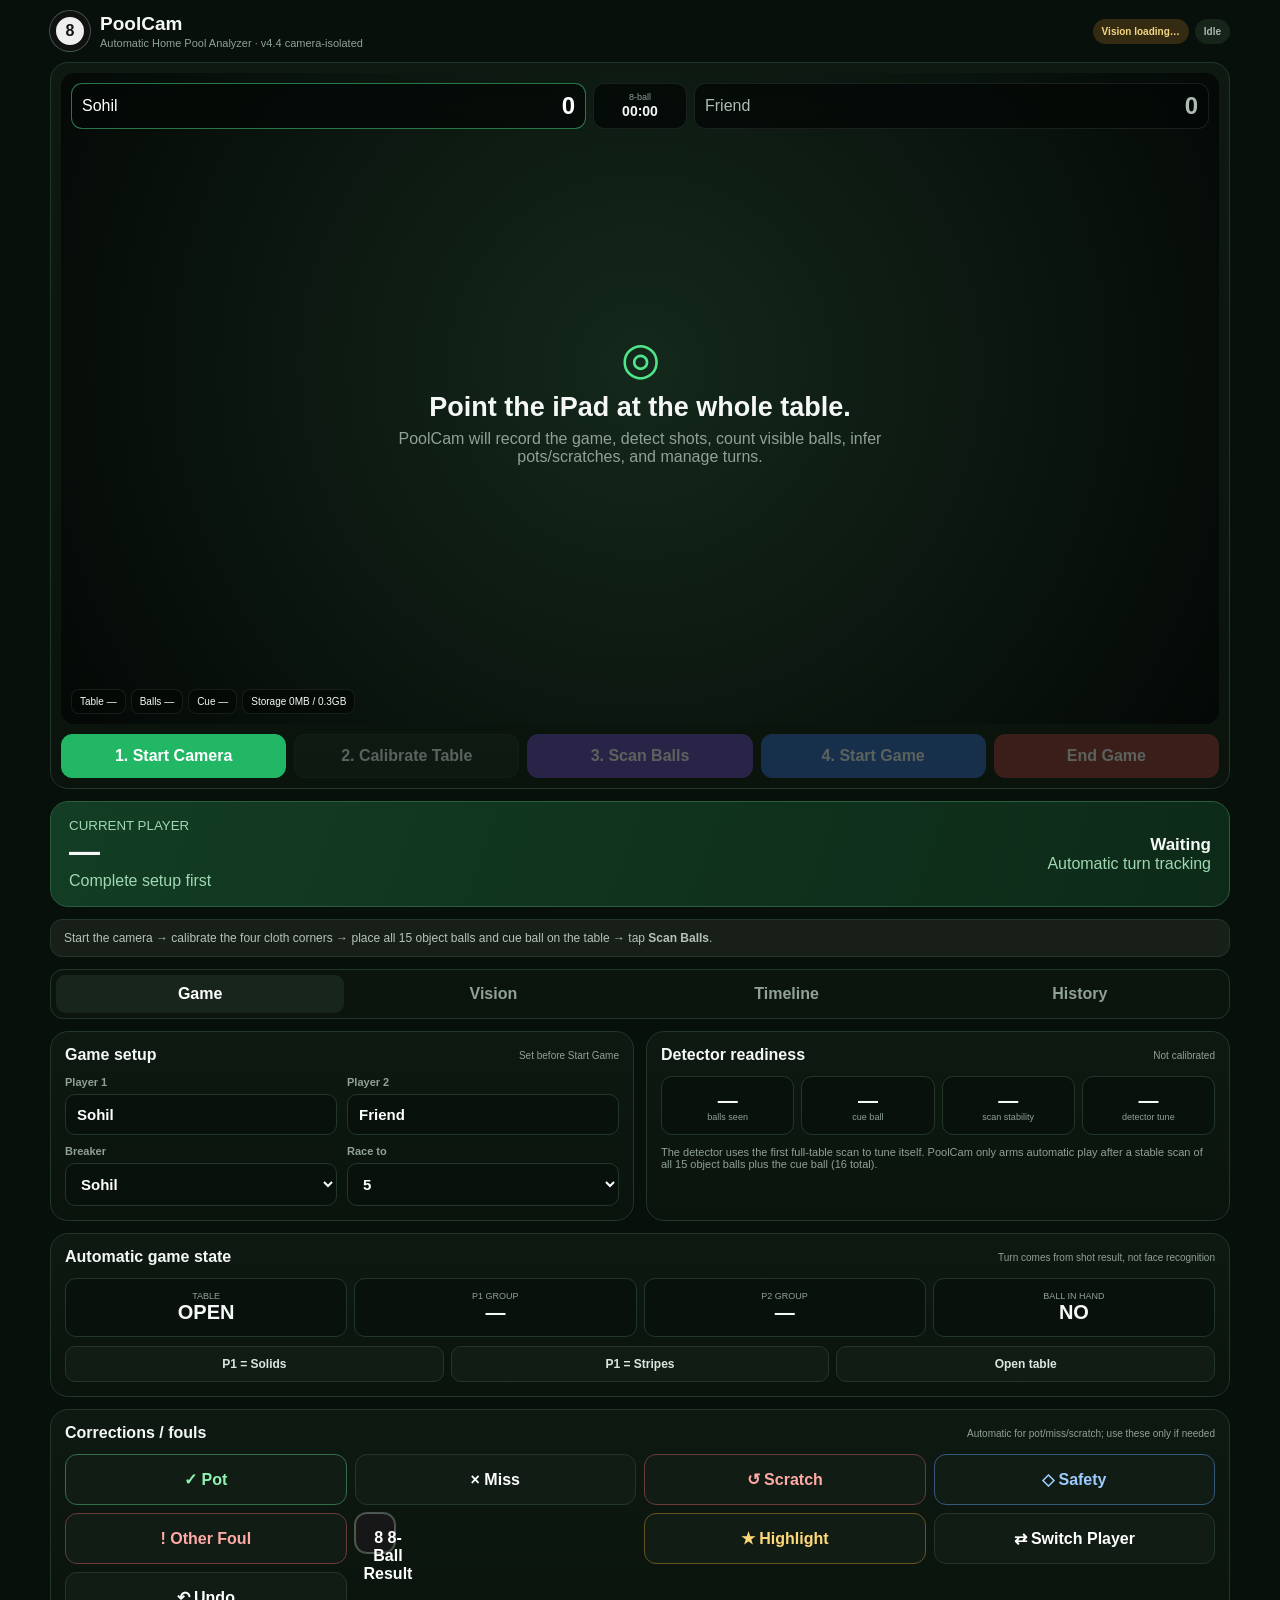
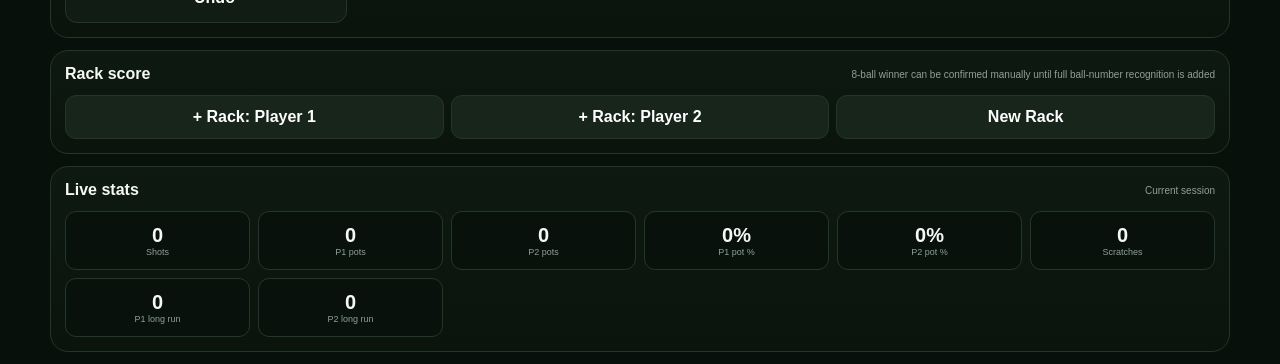
==== commit 0d7445c4: "Add files via upload" ====
--- a/index.html
+++ b/index.html
@@ -13,7 +13,7 @@
 <body>
 <div id="app">
   <header class="topbar">
-    <div class="brand"><div class="eight">8</div><div><strong>PoolCam</strong><small>Automatic Home Pool Analyzer · v4.2 audited</small></div></div>
+    <div class="brand"><div class="eight">8</div><div><strong>PoolCam</strong><small>Automatic Home Pool Analyzer · v4.4 camera-isolated</small></div></div>
     <div class="topright"><span id="opencvStatus" class="chip warn">Vision loading…</span><span id="appStatus" class="chip">Idle</span></div>
   </header>
 
@@ -184,7 +184,7 @@
   window.Module = window.Module || {};
   window.Module.onRuntimeInitialized = function(){ window.dispatchEvent(new Event('poolcam-opencv-runtime')); };
 </script>
-<script async src="https://docs.opencv.org/4.13.0/opencv.js"></script>
+<script src="./camera.js"></script>
 <script src="./rules.js"></script>
 <script src="./decision.js"></script>
 <script src="./vision.js"></script>
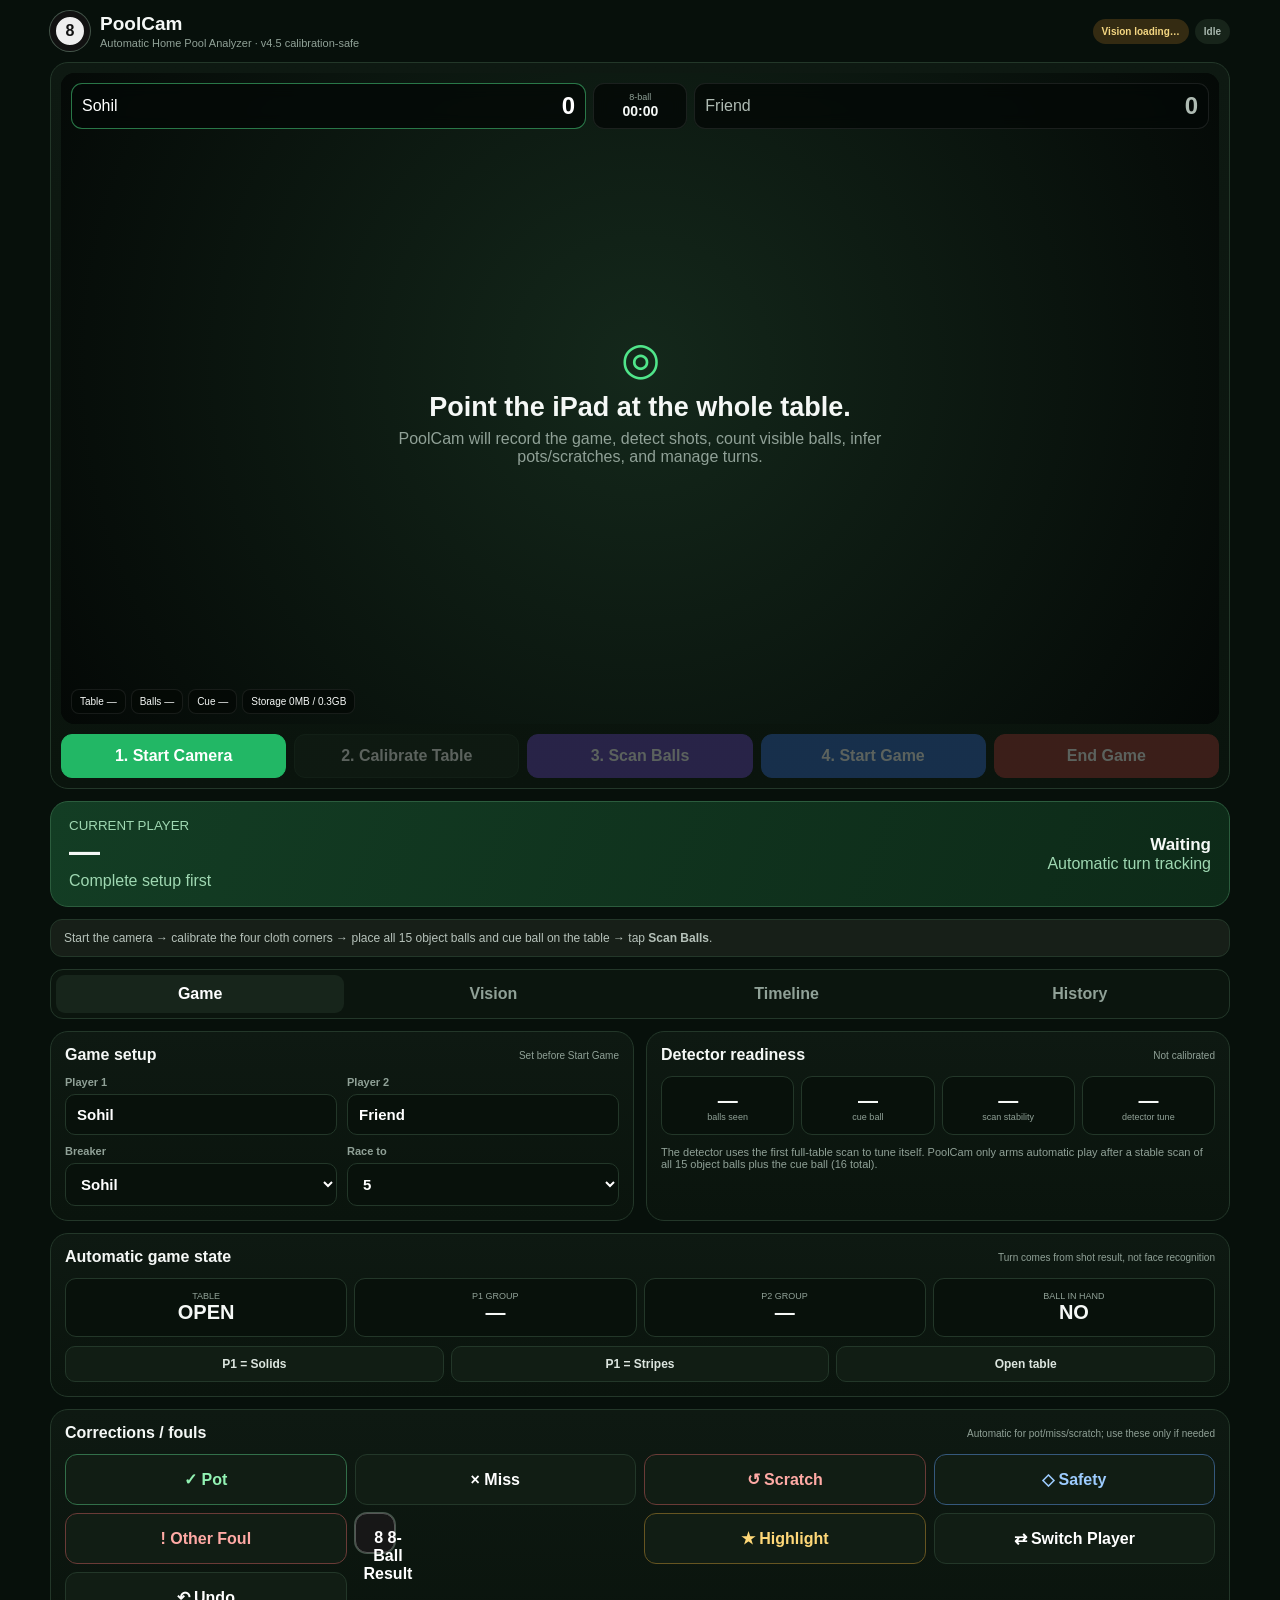
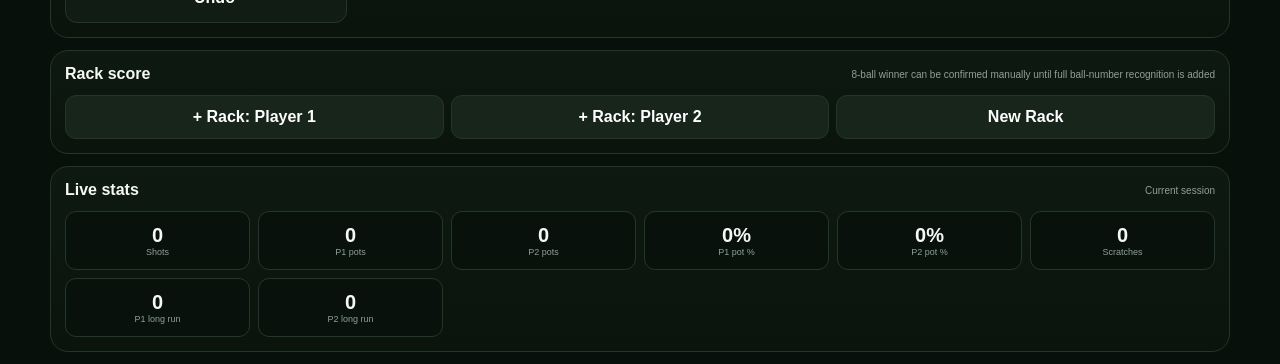
==== commit 2d086135: "Add files via upload" ====
--- a/index.html
+++ b/index.html
@@ -13,7 +13,7 @@
 <body>
 <div id="app">
   <header class="topbar">
-    <div class="brand"><div class="eight">8</div><div><strong>PoolCam</strong><small>Automatic Home Pool Analyzer · v4.4 camera-isolated</small></div></div>
+    <div class="brand"><div class="eight">8</div><div><strong>PoolCam</strong><small>Automatic Home Pool Analyzer · v4.5 calibration-safe</small></div></div>
     <div class="topright"><span id="opencvStatus" class="chip warn">Vision loading…</span><span id="appStatus" class="chip">Idle</span></div>
   </header>
 
@@ -155,7 +155,7 @@
     </section>
   </main>
 
-  <div id="calGuide" class="cal-guide hidden"><strong id="calInstruction">Tap top-left cloth corner</strong><span>Tap directly on the live video.</span><button id="cancelCal">Cancel</button></div>
+  <div id="calGuide" class="cal-guide hidden"><strong id="calInstruction">Tap top-left cloth corner</strong><span>Tap directly on the live video.</span><span id="calTapStatus">0/4 corners captured</span><button id="cancelCal">Cancel</button></div>
 
   <div id="scanOverlay" class="sheet hidden"><div class="sheet-card center"><div class="spinner"></div><h2 id="scanTitle">Scanning balls…</h2><p id="scanText">Flattening the table and tuning circle detection.</p></div></div>
 
@@ -185,6 +185,7 @@
   window.Module.onRuntimeInitialized = function(){ window.dispatchEvent(new Event('poolcam-opencv-runtime')); };
 </script>
 <script src="./camera.js"></script>
+<script src="./calibration.js"></script>
 <script src="./rules.js"></script>
 <script src="./decision.js"></script>
 <script src="./vision.js"></script>
--- a/styles.css
+++ b/styles.css
@@ -4,3 +4,5 @@
 .resume-bih{margin-top:8px;border:1px solid #5c8b69;background:#e9fff0;color:#15351f;border-radius:10px;padding:9px 11px;font-weight:850}.turn-side .resume-bih{display:inline-block}.turn-side .resume-bih.hidden{display:none!important}
 
 .vision-review{max-width:1180px;margin:0 auto 12px;padding:14px 16px;border-radius:16px;background:#302711;border:1px solid #715b26;display:flex;align-items:center;justify-content:space-between;gap:12px}.vision-review small,.vision-review span{display:block;color:#d7c493}.vision-review strong{display:block;font-size:18px;margin:2px 0}.vision-review-actions{display:flex;gap:7px;flex-wrap:wrap}.review-btn{border:1px solid #735f2d;background:#201a0c;color:#fff;border-radius:10px;padding:11px 14px;font-weight:850}.review-btn.pot{color:#98f0b6}.review-btn.scratch{color:#ffaba6}@media(max-width:760px){.vision-review{align-items:flex-start;flex-direction:column}}
+
+body.calibrating #overlay{touch-action:none!important;-webkit-user-select:none;user-select:none;}
